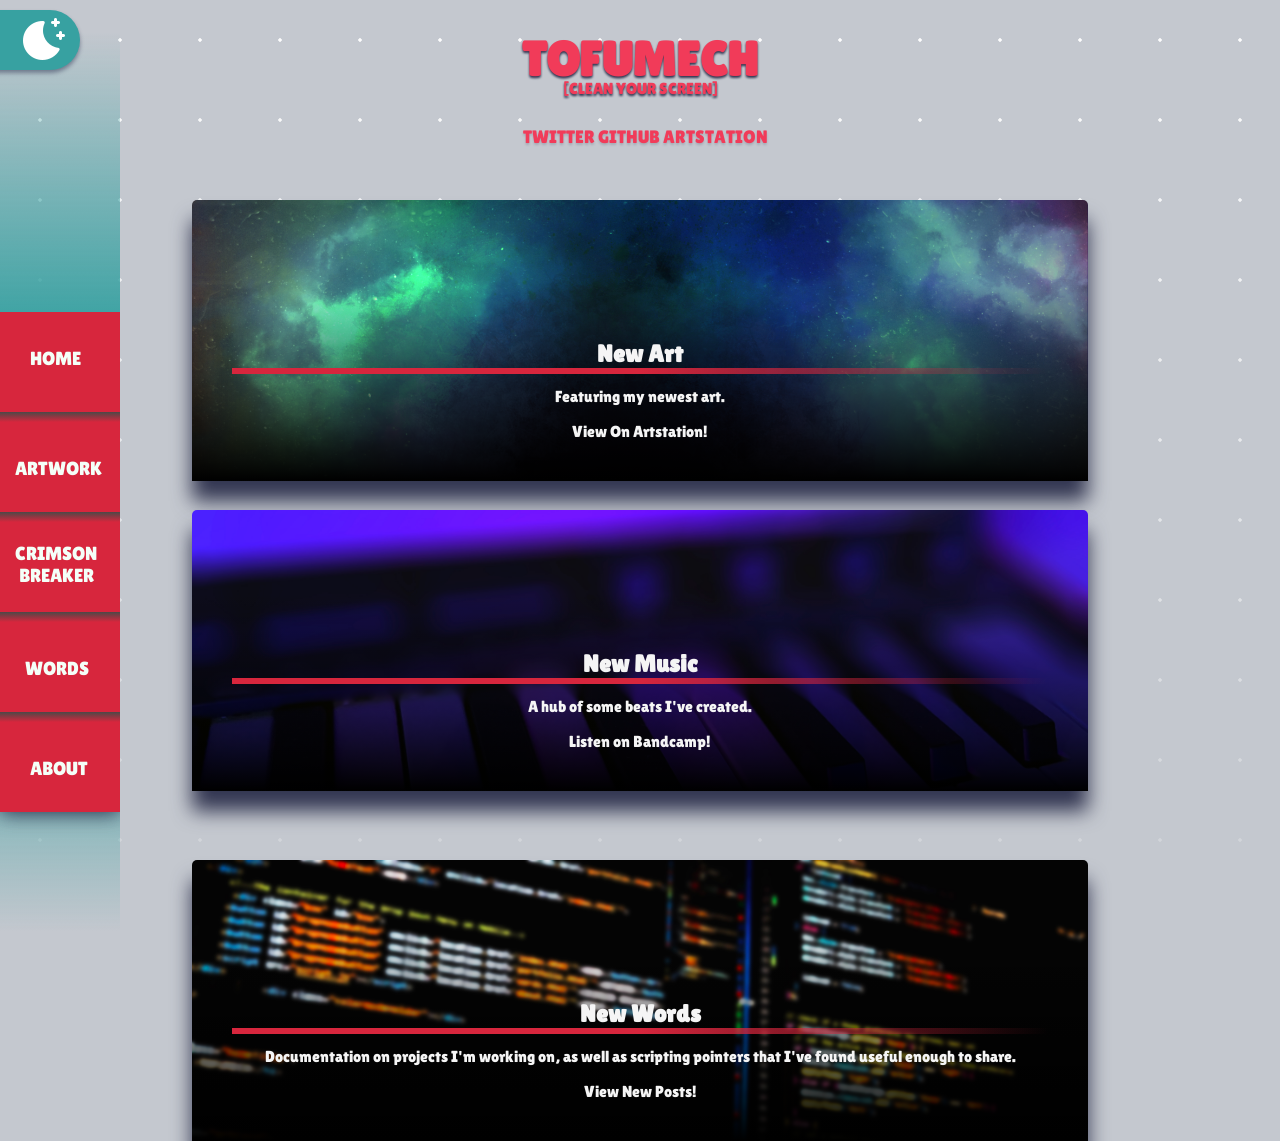
==== index.html @ 468a7e0f "1.5.3" ====
<!DOCTYPE html>
<html>
<head>
    <title>TofuMech</title>
    <link rel="stylesheet" href="style.css">
    <meta charset="UTF-8">
    <meta name="description" content="Artist and Tech Guy">
    <meta name="viewport" content="width=device-width, intial-scale=1">
    <link rel="icon" href="tofuicon.png">
</head>
<header>
    <nav>
        <script src="script.js"></script>
        <img id="moon" src="images/navImages/moon.png">
        <img id="sun" src="images/navImages/sun.png">
        <div class="navBar">

            <!--For Mobile, the three lines on the top that animate when interacted with-->
            <button id="DropDownMenu">
                <div class="bar1"></div>
                <div class="bar2" id="bar2"></div>
                <div class="bar3" id="bar3"></div>
            </button>

            <!--Desktop button navigation-->
            <div class="aboutButton" tabindex="5" onclick="location.href='about.html'">
                <div class="aboutText">ABOUT</div>
            </div>
            <div class="wordButton" tabindex="4" onclick="location.href='words.html'">
                <div class="wordText">WORDS</div>
            </div>
            <div class="crimsonbreakersButton" tabindex="3" onclick="location.href='crimsonbreaker.html'">
                <div class="crimsonbreakersText">CRIMSON &nbsp;BREAKER</div>
            </div>
            <div class="artworkButton" tabindex="2"  onclick="location.href='portfolio.html'">
                <div class="artText">ARTWORK</div>
            </div>
            <div class="homeButton" tabindex="1" onclick="location.href='index.html'">
                <div class="homeText">HOME</div>
            </div>
        </div>

            <!--The Container for the Drop Down Menu on Mobile-->
             <div class="box" id="box"> 
            <button id="DropHomeButton" onclick="location.href='index.html'">HOME</button><br>
            <button id="DropHomeButton" onclick="location.href='portfolio.html'">ARTWORK</button><br>
            <button id="DropHomeButton" onclick="location.href='crimsonbreaker.html'">CRIMSON BREAKERS</button><br>
            <button id="DropHomeButton" onclick="location.href='words.html'">WORDS</button><br>
            <button id="DropHomeButton" onclick="location.href='about.html'">ABOUT</button><br>
            <script src="script.js"></script>
        </div>
        <div class="colormodeHolder"></div>
    </nav>
    <div class="homeTitle">
        <h1>TOFUMECH</h1>
    </div>
    <div class="hometitleTagline" id="hometitleTagline">
        
    
        <body onload="displayRandomText()"></body>
    </div>

    <div class="socialmediaLinks">
        <p>
            <a href="https://twitter.com/TofuMech">TWITTER</a>
            <a href="https://github.com/TofuMech">GITHUB</a>
            <a href="https://www.artstation.com/tofumech">ARTSTATION</a>
            <style>
                a {
                    text-decoration: none;
                    color: inherit;
                }
            </style>
        </p>
</header>
<body>
    <main>
       
        <div class="artCard" >
            <div class="art-card-content">
                <h2 class="art-card-title">New Art</h2>
                <p class="art-card-body">Featuring my newest art.</p>
                <a href="#" onclick="location.href='https://www.artstation.com/artwork/1xbZvZ'" class="button">View On Artstation! </a>

                <style>
                        .artCard {
                position: absolute;
                background-image: url(images/7.jpg);
                background-size: cover;
                padding: 5rem 0 0;
                top: 200px;
                width: 70%;
                right: 15%;
                color: rgb(245, 245, 245);
                font-family: 'Big Shoulders Display', cursive;
                font-family: 'Lilita One', cursive;
                font-size: medium;
                text-align: center;
                z-index: -3;
                border-radius: 5px;
                filter: drop-shadow(0 20px 10px #131736d3);
        
        
            }
        
            .art-card-content {
                --padding: 2.5em;
                padding: var(--padding);
                background: linear-gradient(hsla(0, 0%, 0%, 0),
                        hsla(0, 0%, 0%, 0) 1%,
                        hsl(0 0% 0% / 1));
            }
        
            .art-card-title {
                position: relative;
            }
        
            .art-card-title::after {
                content: "";
                position: absolute;
                height: 6px;
                left: 0px;
                top: 28px;
                width: 100%;
                background: linear-gradient(to left, #33333300, var(--button-colorOne) 50%);
            }


                </style>
            </div>
        </div>
        <div class="musicCard">
            <div class="music-card-content">
                <h2 class="music-card-title">New Music</h2>
                <p class="music-card-body">A hub of some beats I've created.</p>
                <a href="#" onclick="location.href='https://tofumech.bandcamp.com/'" class="button">Listen on Bandcamp!</a>
            </div>
            <style>
                .musicCard {
                position: absolute;
                background-image: url(images/navImages/piano.jpg);
                background-size: cover;
                padding: 5rem 0 0;                
                top: 510px;
                width: 70%;
                right: 15%;
                border-radius: 5px;
                color: rgb(245, 245, 245);
                font-family: 'Big Shoulders Display', cursive;
                font-family: 'Lilita One', cursive;
                font-size: medium;
                text-align: center;
                z-index: 3;
                filter: drop-shadow(0 20px 10px #131736d3);
                background-color: white;
                display: block;
            }
        
            .music-card-content {
                --padding: 2.5em;
                padding: var(--padding);
                background: linear-gradient(hsla(0, 0%, 0%, 0),
                        hsla(0, 0%, 0%, 0) 1%,
                        hsl(0 0% 0% / 1));
        
            }
        
            .music-card-title {
                position: relative;
        
            }
        
            .music-card-title::after {
                content: "";
                position: absolute;
                height: 6px;
                left: 0px;
                top: 28px;
                width: 100%;
                background: linear-gradient(to left, #33333300, var(--button-colorOne) 50%);
        
            }
            </style>
        </div>
        <div class="blogCard">
            <div class="blog-card-content">
                <h2 class="blog-card-title"> New Words</h2>
                <p class="blog-card-body">Documentation on projects I'm working on, as well as scripting pointers that I've found useful enough to share.</p>
                <a href="#" onclick="location.href='###'" class="button">View New Posts!</a>
            </div>

            <style>.blogCard {
                position: absolute;
                background-image: url(images/navImages/words.jpg);
                background-size: cover;
                padding: 5rem 0 0;                                
                top: 860px;
                width: 70%;
                right: 15%;
                border-radius: 5px;
                color: rgb(245, 245, 245);
                font-family: 'Big Shoulders Display', cursive;
                font-family: 'Lilita One', cursive;
                font-size: medium;
                text-align: center;
                z-index: 3;
                filter: drop-shadow(0 20px 10px #131736d3);
                background-color: white;
                display: block;
            }
        
        
            .blog-card-content {
                --padding: 2.5em;
                padding: var(--padding);
                background: linear-gradient(hsla(0, 0%, 0%, 0),
                        hsla(0, 0%, 0%, 0) 1%,
                        hsl(0 0% 0% / 1));
        
            }
        
            .blog-card-title {
                position: relative;
            }
        
            .blog-card-title::after {
                content: "";
                position: absolute;
                height: 6px;
                left: 0px;
                top: 28px;
                width: 100%;
                background: linear-gradient(to left, #33333300, var(--button-colorOne) 50%);
            }</style>
        </div>
        <style>
            a {
                text-decoration: none;
        
        
            }
        
            a,
            a :visited {
                color: inherit;
            }
        
            a:hover {
                color: rgb(255, 253, 106);
            }
        
            
        
            
        
            
        </style>
        
                
        </div>

    </main>
</body>
</html>
---- style.css ----
@import url('https://fonts.googleapis.com/css2?family=Big+Shoulders+Display:wght@300&family=Lilita+One&display=swap');
@import url('https://fonts.googleapis.com/css2?family=Barlow+Condensed:wght@600&display=swap');

body {
    margin: 0;
    padding: 0;
    background-color: var(--background-color);
    --dotSize: 0.09rem;
        }

body::after {
    content: '';
        position: absolute;
        inset: 0;
    
        /* Dotted background */
        background-image: radial-gradient(circle at center,
                rgb(255, 255, 255) var(--dotSize),
                transparent 2px);
        background-size: 5rem 5rem;
        background-position: 0 0, 0.5rem 0.5rem;
        z-index: -5;
}

body::after {
    mask-image:linear-gradient(rgb(0 0 0), rgba(0, 0, 0, 0.192));
}

:root {
    /*These are defaults, javascript overrides the colors. These are a failsave if JS is disabled on browser*/
    --text-color: #1c3253;
    --button-text: #5a5a5a;
    --button-colorOne: #abcad1;
    --button-colorTwo: #131736;
    --navbar-color: #81a0bd;
    --background-color: #636363;
    --drop-menu-color: #ffffff;
    transition: .8s;
}

/*navigation elements*/
.navBar {
    position: fixed;
    /*background-color: var(--navbar-color);*/
    background: linear-gradient(rgba(255, 255, 255, 0), var(--navbar-color),var(--navbar-color),rgba(255, 255, 255, 0));
    width: 120px;
    height: 100%;
    overflow: hidden;
    z-index: 0;
}
#box {
    background-color: rgba(255, 0, 0, 0);
    position: absolute;
    top: -999px;
    z-index: -1;
}

.homeButton {
    width: 120px;
    height: 100px;
    background: var(--button-colorOne);
    position: absolute;
    left: 0px;
    top: 280px;
    cursor: pointer;
    z-index: 1;
}
.homeText {
    color: var(--button-text);
    position: absolute;
    left: 30px;
    top: 35px;
    display: block;
    font-family: 'Big Shoulders Display', cursive;
        font-family: 'Lilita One', cursive;
    font-size: larger;
    
}

.artworkButton {
    width: 120px;
    height: 100px;
    background: linear-gradient(to top, var(--button-colorOne) 90%, var(--button-colorTwo) 100%);
    position: absolute;
    left: 0px;
    top: 380px;
    cursor: pointer;
    z-index: 1;
}
.artText {
    color: var(--button-text);
    position: absolute;
    top: 45px;
    left: 15px;
    display: block;
    font-family: 'Big Shoulders Display', cursive;
        font-family: 'Lilita One', cursive;
    font-size: larger;
}
.crimsonbreakersButton {
    width: 120px;
    height: 100px;
    background: linear-gradient(to top, var(--button-colorOne) 90%, var(--button-colorTwo) 100%);
    position: absolute;
    left: 0px;
    top: 480px;
    cursor: pointer;
    z-index: 1;
}
.crimsonbreakersText {
    color: var(--button-text);
    position: absolute;
    top: 30px;
    left: 15px;
    display: block;
    font-family: 'Big Shoulders Display', cursive;
        font-family: 'Lilita One', cursive;
    font-size: larger;
}


.wordButton {
    width: 120px;
    height: 100px;
    background: linear-gradient(to top, var(--button-colorOne) 90%, var(--button-colorTwo) 100%);
    position: absolute;
    left: 0px;
    top: 580px;
    cursor: pointer;
    z-index: 1;
}

.wordText {
    color: var(--button-text);
    position: absolute;
    top: 45px;
    left: 25px;
    display: block;
    font-family: 'Big Shoulders Display', cursive;
    font-family: 'Lilita One', cursive;
    font-size: larger;
}


.aboutButton {
    width: 120px;
    height: 100px;
    background: linear-gradient(to top, var(--button-colorOne) 90%, var(--button-colorTwo) 100%);    position: absolute;
    left: 0px;
    top: 680px;
    cursor: pointer;
    z-index: 1;
    filter: drop-shadow(0 2px 10px  #131736d3);
}
.aboutText {
    color: var(--button-text);
    position: absolute;
    top: 45px;
    left: 30px;
    display: block;
    font-family: 'Big Shoulders Display', cursive;
        font-family: 'Lilita One', cursive;
    font-size: larger;
}


#home-button {
    display: none;
}
.colormodeHolder {
    position: fixed;
    background-color: var(--navbar-color);
    width: 130px;
    height: 60px;
    left: -50px;
    border-radius: 30px;
    top: 10px;
    z-index: 1;
        filter: drop-shadow(0 3px 2px #272c4e7a);
}

#sun {
    position: fixed;
    top: 15px;
    left: 20px;
    cursor: pointer;
    transition: transform 0.5s ease;
    z-index: 2;
}

#moon {
    position: fixed;
        top: 15px;
        left: 20px;
        cursor: pointer;
        transition: transform 0.5s ease;
        z-index: 2;
}

#moon.active {
    display: none;    
    opacity: 0;
    transition: .5s;

}

#sun.active {
    display: none;
    opacity: 0;
    transition: .5s;
}

.homeTitle {
    position: relative;
    color: rgb(241, 59, 89);
    height: auto;
    text-align: center;
    font-family: 'Big Shoulders Display', cursive;
    font-family: 'Lilita One', cursive;
    font-size: x-large;
    filter: drop-shadow(0 2px 1px #131736d3);
}
#hometitleTagline {
    position: relative;
    color: rgb(241, 59, 89);
    height: auto;
    bottom: 40px;
    text-align: center;
    font-family: 'Big Shoulders Display', cursive;
    font-family: 'Lilita One', cursive;
    font-size:medium;
    filter: drop-shadow(0 2px 1px #131736d3);
}




.socialmediaLinks {
    position: relative;
        color: rgb(241, 59, 89);
        height: auto;
        bottom: 30px;
        left: 5px;
        text-align: center;
        font-family: 'Big Shoulders Display', cursive;
        font-family: 'Lilita One', cursive;
        font-size: large;
        filter: drop-shadow(0 2px 1px #1317362a);
        word-spacing: 800%;
    

}


@media screen and (max-width: 1200px) {



    .navBar {
        position: relative;
        /*background: linear-gradient(rgba(255, 255, 255, 0), var(--navbar-color), var(--navbar-color), rgba(255, 255, 255, 0));*/
        background: linear-gradient(to right, var(--navbar-color), #33333300 50%, #eeeeee00 75%);
        width: 100%;
        overflow: hidden;
        height: 50px;
        width: 100%;
        z-index: 3;

        
        
        
    }

    #box {
        position: absolute;
        width: 100%;
        height: 150px;
        top: 50px;
        left: -1000px;
        transition: transform 0.5s ease-in-out;
        z-index: 5;
    }

    /*These are the hrefs attributes*/
    #DropHomeButton {
        background: linear-gradient(to right, var(--navbar-color), #33333300 50%, #eeeeee00 75%);
        color: rgb(255, 255, 255);
        border: none;
        height: 80px;
        width: 100%;
        cursor: pointer;
        font-family: 'Barlow Condensed', sans-serif;
        font-size: larger;
        text-align:start;
        
    }

    .bar1 {
        position: absolute;
        background-color: var(--drop-menu-color);
        width: 5px;
        height: 40px;
        top: 20px;
        left: 130px;
        border-radius: 10px;
    }

    .bar2 {
        position: absolute;
        background-color: var(--drop-menu-color);
        width: 5px;
        height: 30px;
        top: 35px;
        left: 120px;
        border-radius: 10px;
        transition: transform 0.8s ease-in-out;
    }

    .bar3 {
        position: absolute;
        background-color: var(--drop-menu-color);
        width: 5px;
        height: 20px;
        top: 50px;
        left: 110px;
        border-radius: 10px;
        transition: transform 0.5s ease-in-out;
    }

    #DropHomeButton:hover {
        background: linear-gradient(to right, var(--button-colorOne), #33333300 50%, #eeeeee00 75%);
    }

    #DropDownMenu {
        width: 150px;
        height: 150px;
        background: linear-gradient(to left, var(--button-colorOne) 95%, var(--button-colorTwo) 100%);
        position: absolute;
        left: -100px;
        top: -50px;
        transform: rotateZ(30deg);
        cursor: pointer;
        border-color: rgb(101, 186, 255);
        z-index: -3;

    }

    .homeButton {
        display: none;

    }
        .colormodeHolder {
            display: none;
        }

    .artworkButton {

        display: none;
    }

    .aboutButton {

        display: none;
    }

    .crimsonbreakersButton {
        display: none
    }

    .shopButton {
        display: none;
    }

    .crimsonbreakersText {
        display: none
    }

        #moon,
        #sun {
            position: absolute;
            top: 0;
            left: 100px;
            cursor: pointer;
            transition: transform 0.5s ease;
            z-index: 9;
        }
    
        #moon.active {
            transform: translateY(-50px);
            opacity: 0;
            transition: .5s;
    
        }
    
        #sun.active {
            transform: translateY(-50px);
            opacity: 0;
            transition: .5s;
        }

  


}
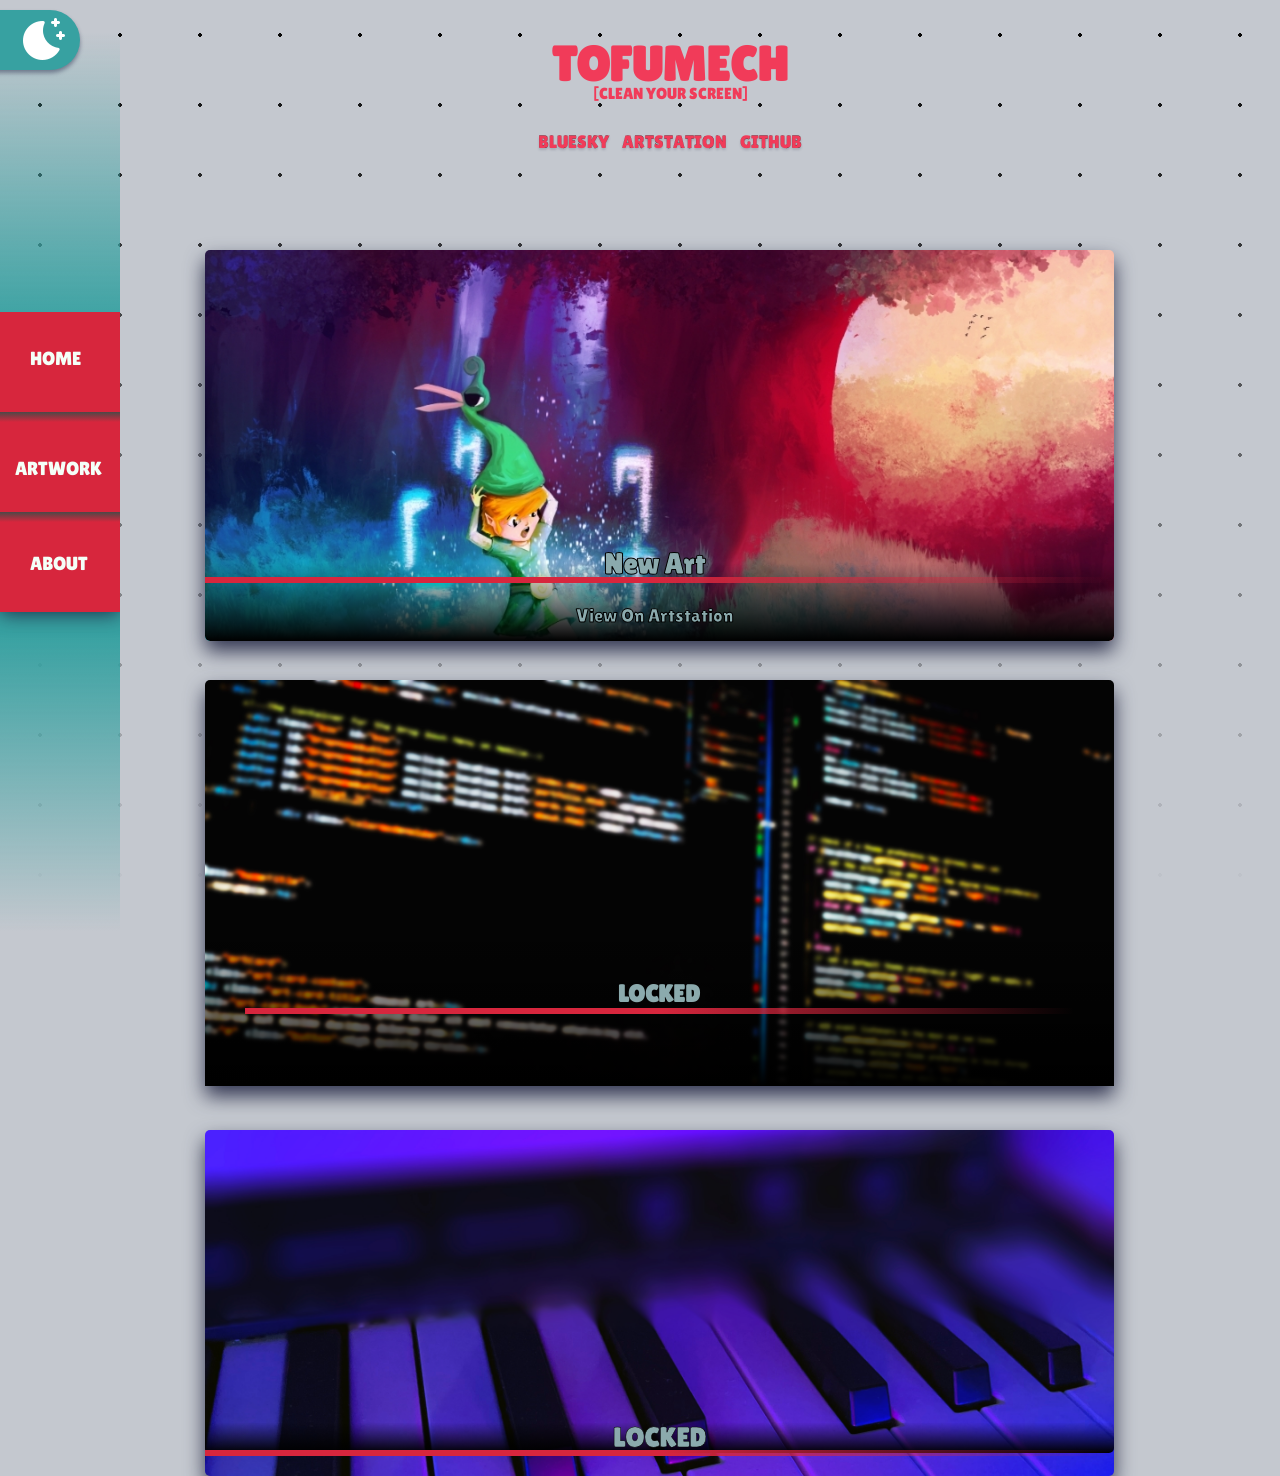
==== commit 62f25ce8: "1.6 -no longer using twitter -kept the cards more brief and added a 'locked' string to at least keep" ====
--- a/index.html
+++ b/index.html
@@ -9,12 +9,12 @@
     <link rel="icon" href="tofuicon.png">
 </head>
 <header>
+    
     <nav>
         <script src="script.js"></script>
         <img id="moon" src="images/navImages/moon.png">
         <img id="sun" src="images/navImages/sun.png">
         <div class="navBar">
-
             <!--For Mobile, the three lines on the top that animate when interacted with-->
             <button id="DropDownMenu">
                 <div class="bar1"></div>
@@ -27,11 +27,9 @@
                 <div class="aboutText">ABOUT</div>
             </div>
             <div class="wordButton" tabindex="4" onclick="location.href='words.html'">
-                <div class="wordText">WORDS</div>
-            </div>
-            <div class="crimsonbreakersButton" tabindex="3" onclick="location.href='crimsonbreaker.html'">
-                <div class="crimsonbreakersText">CRIMSON &nbsp;BREAKER</div>
-            </div>
+                <div class="wordText"></div>
+            </div>
+           
             <div class="artworkButton" tabindex="2"  onclick="location.href='portfolio.html'">
                 <div class="artText">ARTWORK</div>
             </div>
@@ -44,169 +42,215 @@
              <div class="box" id="box"> 
             <button id="DropHomeButton" onclick="location.href='index.html'">HOME</button><br>
             <button id="DropHomeButton" onclick="location.href='portfolio.html'">ARTWORK</button><br>
-            <button id="DropHomeButton" onclick="location.href='crimsonbreaker.html'">CRIMSON BREAKERS</button><br>
-            <button id="DropHomeButton" onclick="location.href='words.html'">WORDS</button><br>
             <button id="DropHomeButton" onclick="location.href='about.html'">ABOUT</button><br>
+            <!--<button id="DropHomeButton" onclick="location.href='words.html'"></button><br>-->
             <script src="script.js"></script>
         </div>
         <div class="colormodeHolder"></div>
     </nav>
     <div class="homeTitle">
         <h1>TOFUMECH</h1>
-    </div>
-    <div class="hometitleTagline" id="hometitleTagline">
-        
-    
-        <body onload="displayRandomText()"></body>
+        <div class="hometitleTagline" id="hometitleTagline">
+            <body onload="displayRandomText()"></body>
     </div>
 
     <div class="socialmediaLinks">
         <p>
-            <a href="https://twitter.com/TofuMech">TWITTER</a>
+            <a href="https://bsky.app/profile/tofumech.bsky.social">BLUESKY</a>
+            <a href="https://www.artstation.com/tofumech">ARTSTATION</a>
             <a href="https://github.com/TofuMech">GITHUB</a>
-            <a href="https://www.artstation.com/tofumech">ARTSTATION</a>
             <style>
                 a {
-                    text-decoration: none;
-                    color: inherit;
+                position: relative;
+                padding-right: 10px;
+                text-decoration: none;
+                color: inherit;
                 }
             </style>
         </p>
 </header>
 <body>
+    <div class="halftone"></div>
     <main>
-       
-        <div class="artCard" >
+
+        <div class="artCard" onclick="location.href='https://www.artstation.com/artwork/Ry0BNW'" >
+            <div class="artcardImage"></div>
             <div class="art-card-content">
                 <h2 class="art-card-title">New Art</h2>
-                <p class="art-card-body">Featuring my newest art.</p>
-                <a href="#" onclick="location.href='https://www.artstation.com/artwork/1xbZvZ'" class="button">View On Artstation! </a>
+                <p class="art-card-body"></p>
+                <a id="artlink" href="#" onclick="location.href='https://www.artstation.com/artwork/Ry0BNW'" class="button">View On Artstation </a>
 
                 <style>
+
+                    #artlink {
+                        position: relative;
+                        bottom: 15px;
+                        -webkit-text-stroke: 1px rgb(0, 0, 0);
+
+                    }
                         .artCard {
-                position: absolute;
-                background-image: url(images/7.jpg);
+                            overflow: hidden;
+                            position: absolute;
+                            top: 250px;
+                            color:var(--text-color);
+                            width: 71%;
+                            padding-top: 15em;
+                            right: 13%;
+                            font-family: 'Big Shoulders Display', cursive;
+                            font-family: 'Lilita One', cursive;
+                            font-size: larger;
+                            text-align: center;
+                            z-index: -3;
+                            border-radius: 5px;
+                            filter: drop-shadow(0 10px 10px #131736d3);
+                            cursor: pointer;
+                            background-image: url(images/44.jpg);
+                            background-repeat: no-repeat;
+                            background-position: 50%;
+                            background-size: cover;
+                            -webkit-text-stroke: 1px rgb(0, 0, 0);
+                            
+            }
+        
+           
+            .art-card-content {
+                
+                padding: var(--padding);
+                border-radius: 5px;
+                background: linear-gradient(hsla(0, 0%, 0%, 0),
+                        hsla(0, 0%, 0%, 0) 1%,
+                        hsl(0 0% 0% / 1));
+            }
+        
+            .art-card-title {
+                position: relative;
+                bottom: 15px;
+                right: 5px;
+            }
+        
+            .art-card-title::after {
+                content: "";
+                position: absolute;
+                height: 6px;
+                left: 0px;
+                top: 30px;
+                width: 100%;
+                background: linear-gradient(to left, #33333300, var(--button-colorOne) 50%);
+            }
+            </style>
+
+            </div>
+        </div>
+
+
+            <div class="musicCard">
+                <div class="music-card-content">
+                        <h2 class="music-card-title">LOCKED</h2>
+                        <p class="music-card-body"></p>
+                </div>
+            <style>
+                .musicCard {
+                position: absolute;
+                background-image: url(images/navImages/piano.jpg);
                 background-size: cover;
-                padding: 5rem 0 0;
-                top: 200px;
-                width: 70%;
-                right: 15%;
-                color: rgb(245, 245, 245);
+                top: 1130px;
+                width: 71%;
+                padding-top: 15em;
+                right: 13%;
+                color:var(--text-color);
+                font-family: 'Big Shoulders Display', cursive;
+                font-family: 'Lilita One', cursive;
+                font-size: large;
+                text-align: center;
+                z-index: -3;
+                border-radius: 5px;
+                filter: drop-shadow(0 10px 10px #131736d3);
+                -webkit-text-stroke: 0.5px rgb(0, 0, 0);
+
+                
+            }
+
+            .musicCard:hover {
+                animation: shake 0.5s;
+                animation-iteration-count: 2s;
+            }
+
+            @keyframes shake {
+                0% { transform: translate(1px, 1px) rotate(0deg); }
+                10% { transform: translate(-1px, -2px) rotate(-1deg); }
+                20% { transform: translate(-3px, 0px) rotate(1deg); }
+                            }
+        
+            .music-card-content {
+                padding: var(--padding);
+                border-radius: 5px;
+                background: linear-gradient(hsla(0, 0%, 0%, 0),
+                        hsla(0, 0%, 0%, 0) 1%,
+                        hsl(0 0% 0% / 1));
+        
+            }
+        
+            .music-card-title {
+                position: relative;
+        
+            }
+        
+            .music-card-title::after {
+                content: "";
+                position: absolute;
+                height: 6px;
+                left: 0px;
+                top: 28px;
+                width: 100%;
+                background: linear-gradient(to left, #33333300, var(--button-colorOne) 50%);
+        
+            }
+            </style>
+        </div>
+
+        
+        <div class="blogCard" onclick="location.href='words.html'">
+            <div class="blog-card-content">
+                <h2 class="blog-card-title">LOCKED</h2>
+                <p class="blog-card-body"></p>
+                <a href="#" onclick="location.href='words.html'" class="button"><!--Game Engine Workshop/Yappin--></a>
+            </div>
+
+            <style>
+            .blogCard {
+                position: absolute;
+                background-image: url(images/navImages/words.jpg);
+                cursor: pointer;
+                background-size: cover;
+                top: 680px;
+                width: 71%;
+                padding-top: 15em;
+                right: 13%;
+                color:var(--text-color);
                 font-family: 'Big Shoulders Display', cursive;
                 font-family: 'Lilita One', cursive;
                 font-size: medium;
                 text-align: center;
                 z-index: -3;
                 border-radius: 5px;
-                filter: drop-shadow(0 20px 10px #131736d3);
-        
-        
-            }
-        
-            .art-card-content {
-                --padding: 2.5em;
-                padding: var(--padding);
-                background: linear-gradient(hsla(0, 0%, 0%, 0),
-                        hsla(0, 0%, 0%, 0) 1%,
-                        hsl(0 0% 0% / 1));
-            }
-        
-            .art-card-title {
-                position: relative;
-            }
-        
-            .art-card-title::after {
-                content: "";
-                position: absolute;
-                height: 6px;
-                left: 0px;
-                top: 28px;
-                width: 100%;
-                background: linear-gradient(to left, #33333300, var(--button-colorOne) 50%);
-            }
-
-
-                </style>
-            </div>
-        </div>
-        <div class="musicCard">
-            <div class="music-card-content">
-                <h2 class="music-card-title">New Music</h2>
-                <p class="music-card-body">A hub of some beats I've created.</p>
-                <a href="#" onclick="location.href='https://tofumech.bandcamp.com/'" class="button">Listen on Bandcamp!</a>
-            </div>
-            <style>
-                .musicCard {
-                position: absolute;
-                background-image: url(images/navImages/piano.jpg);
-                background-size: cover;
-                padding: 5rem 0 0;                
-                top: 510px;
-                width: 70%;
-                right: 15%;
-                border-radius: 5px;
-                color: rgb(245, 245, 245);
-                font-family: 'Big Shoulders Display', cursive;
-                font-family: 'Lilita One', cursive;
-                font-size: medium;
-                text-align: center;
-                z-index: 3;
-                filter: drop-shadow(0 20px 10px #131736d3);
-                background-color: white;
-                display: block;
-            }
-        
-            .music-card-content {
-                --padding: 2.5em;
-                padding: var(--padding);
-                background: linear-gradient(hsla(0, 0%, 0%, 0),
-                        hsla(0, 0%, 0%, 0) 1%,
-                        hsl(0 0% 0% / 1));
-        
-            }
-        
-            .music-card-title {
-                position: relative;
-        
-            }
-        
-            .music-card-title::after {
-                content: "";
-                position: absolute;
-                height: 6px;
-                left: 0px;
-                top: 28px;
-                width: 100%;
-                background: linear-gradient(to left, #33333300, var(--button-colorOne) 50%);
-        
-            }
-            </style>
-        </div>
-        <div class="blogCard">
-            <div class="blog-card-content">
-                <h2 class="blog-card-title"> New Words</h2>
-                <p class="blog-card-body">Documentation on projects I'm working on, as well as scripting pointers that I've found useful enough to share.</p>
-                <a href="#" onclick="location.href='###'" class="button">View New Posts!</a>
-            </div>
-
-            <style>.blogCard {
-                position: absolute;
-                background-image: url(images/navImages/words.jpg);
-                background-size: cover;
-                padding: 5rem 0 0;                                
-                top: 860px;
-                width: 70%;
-                right: 15%;
-                border-radius: 5px;
-                color: rgb(245, 245, 245);
-                font-family: 'Big Shoulders Display', cursive;
-                font-family: 'Lilita One', cursive;
-                font-size: medium;
-                text-align: center;
-                z-index: 3;
-                filter: drop-shadow(0 20px 10px #131736d3);
-                background-color: white;
-                display: block;
+                filter: drop-shadow(0 10px 10px #131736d3);
+                
+
+            }
+            .blogCard:hover {
+                animation: shake 0.5s;
+                animation-iteration-count: 2s;
+            }
+
+            @keyframes shake {
+                0% { transform: translate(1px, 1px) rotate(0deg); }
+                10% { transform: translate(-1px, -2px) rotate(-1deg); }
+                20% { transform: translate(-3px, 0px) rotate(1deg); }
+                            }
+
+            a {
+                -webkit-text-stroke-width: .1px;
+                -webkit-text-stroke-color: black;
             }
         
         
@@ -216,11 +260,13 @@
                 background: linear-gradient(hsla(0, 0%, 0%, 0),
                         hsla(0, 0%, 0%, 0) 1%,
                         hsl(0 0% 0% / 1));
+                        
         
             }
         
             .blog-card-title {
                 position: relative;
+                
             }
         
             .blog-card-title::after {
@@ -231,7 +277,9 @@
                 top: 28px;
                 width: 100%;
                 background: linear-gradient(to left, #33333300, var(--button-colorOne) 50%);
-            }</style>
+                
+            }
+            </style>
         </div>
         <style>
             a {
--- a/style.css
+++ b/style.css
@@ -1,31 +1,5 @@
 @import url('https://fonts.googleapis.com/css2?family=Big+Shoulders+Display:wght@300&family=Lilita+One&display=swap');
 @import url('https://fonts.googleapis.com/css2?family=Barlow+Condensed:wght@600&display=swap');
-
-body {
-    margin: 0;
-    padding: 0;
-    background-color: var(--background-color);
-    --dotSize: 0.09rem;
-        }
-
-body::after {
-    content: '';
-        position: absolute;
-        inset: 0;
-    
-        /* Dotted background */
-        background-image: radial-gradient(circle at center,
-                rgb(255, 255, 255) var(--dotSize),
-                transparent 2px);
-        background-size: 5rem 5rem;
-        background-position: 0 0, 0.5rem 0.5rem;
-        z-index: -5;
-}
-
-body::after {
-    mask-image:linear-gradient(rgb(0 0 0), rgba(0, 0, 0, 0.192));
-}
-
 :root {
     /*These are defaults, javascript overrides the colors. These are a failsave if JS is disabled on browser*/
     --text-color: #1c3253;
@@ -38,10 +12,33 @@
     transition: .8s;
 }
 
-/*navigation elements*/
+body {
+    margin: 0;
+    padding: 0;
+    background-color: var(--background-color);
+    }
+    
+.halftone {
+    --dotSize: 1.6px;
+
+}
+
+.halftone::after {
+    z-index: -5;
+    content: '';
+    position: absolute;
+    inset: 0;
+    background-image: radial-gradient(circle at center,
+            rgb(0, 0, 0) var(--dotSize),
+            transparent 0);
+    background-size: 80px 70px;
+    background-position: 0 0, 0.65em 0.65em;
+    mask-image: linear-gradient(rgb(0 0 0), var(--background-color));
+    -webkit-mask-image: linear-gradient(rgb(0 0 0), rgba(0, 0, 0, 0)); ;
+}
+
 .navBar {
     position: fixed;
-    /*background-color: var(--navbar-color);*/
     background: linear-gradient(rgba(255, 255, 255, 0), var(--navbar-color),var(--navbar-color),rgba(255, 255, 255, 0));
     width: 120px;
     height: 100%;
@@ -97,7 +94,10 @@
         font-family: 'Lilita One', cursive;
     font-size: larger;
 }
-.crimsonbreakersButton {
+
+
+/*
+.wordButton {
     width: 120px;
     height: 100px;
     background: linear-gradient(to top, var(--button-colorOne) 90%, var(--button-colorTwo) 100%);
@@ -107,47 +107,25 @@
     cursor: pointer;
     z-index: 1;
 }
-.crimsonbreakersText {
-    color: var(--button-text);
-    position: absolute;
-    top: 30px;
-    left: 15px;
-    display: block;
-    font-family: 'Big Shoulders Display', cursive;
-        font-family: 'Lilita One', cursive;
-    font-size: larger;
-}
-
-
-.wordButton {
-    width: 120px;
-    height: 100px;
-    background: linear-gradient(to top, var(--button-colorOne) 90%, var(--button-colorTwo) 100%);
-    position: absolute;
-    left: 0px;
-    top: 580px;
-    cursor: pointer;
-    z-index: 1;
-}
 
 .wordText {
     color: var(--button-text);
     position: absolute;
-    top: 45px;
+    top: 40px;
     left: 25px;
     display: block;
     font-family: 'Big Shoulders Display', cursive;
     font-family: 'Lilita One', cursive;
     font-size: larger;
 }
-
+*/
 
 .aboutButton {
     width: 120px;
     height: 100px;
     background: linear-gradient(to top, var(--button-colorOne) 90%, var(--button-colorTwo) 100%);    position: absolute;
     left: 0px;
-    top: 680px;
+    top: 480px;
     cursor: pointer;
     z-index: 1;
     filter: drop-shadow(0 2px 10px  #131736d3);
@@ -155,7 +133,7 @@
 .aboutText {
     color: var(--button-text);
     position: absolute;
-    top: 45px;
+    top: 40px;
     left: 30px;
     display: block;
     font-family: 'Big Shoulders Display', cursive;
@@ -215,21 +193,19 @@
     color: rgb(241, 59, 89);
     height: auto;
     text-align: center;
+    padding-left: 2.5em;
+    top: 5px;
     font-family: 'Big Shoulders Display', cursive;
     font-family: 'Lilita One', cursive;
     font-size: x-large;
-    filter: drop-shadow(0 2px 1px #131736d3);
 }
 #hometitleTagline {
     position: relative;
     color: rgb(241, 59, 89);
-    height: auto;
     bottom: 40px;
-    text-align: center;
     font-family: 'Big Shoulders Display', cursive;
     font-family: 'Lilita One', cursive;
     font-size:medium;
-    filter: drop-shadow(0 2px 1px #131736d3);
 }
 
 
@@ -263,13 +239,28 @@
         width: 100%;
         overflow: hidden;
         height: 50px;
-        width: 100%;
         z-index: 3;
-
-        
-        
-        
-    }
+    }
+         .homeTitle {
+             position: relative;
+             color: rgb(241, 59, 89);
+             height: auto;
+             text-align: center;
+             padding-left: 1em;
+             top: 10px;
+             font-family: 'Big Shoulders Display', cursive;
+             font-family: 'Lilita One', cursive;
+             font-size: x-large;
+         }
+    
+         #hometitleTagline {
+             position: relative;
+             color: rgb(241, 59, 89);
+             bottom: 40px;
+             font-family: 'Big Shoulders Display', cursive;
+             font-family: 'Lilita One', cursive;
+             font-size: medium;
+         }
 
     #box {
         position: absolute;
@@ -287,7 +278,7 @@
         color: rgb(255, 255, 255);
         border: none;
         height: 80px;
-        width: 100%;
+        width: 50%;
         cursor: pointer;
         font-family: 'Barlow Condensed', sans-serif;
         font-size: larger;
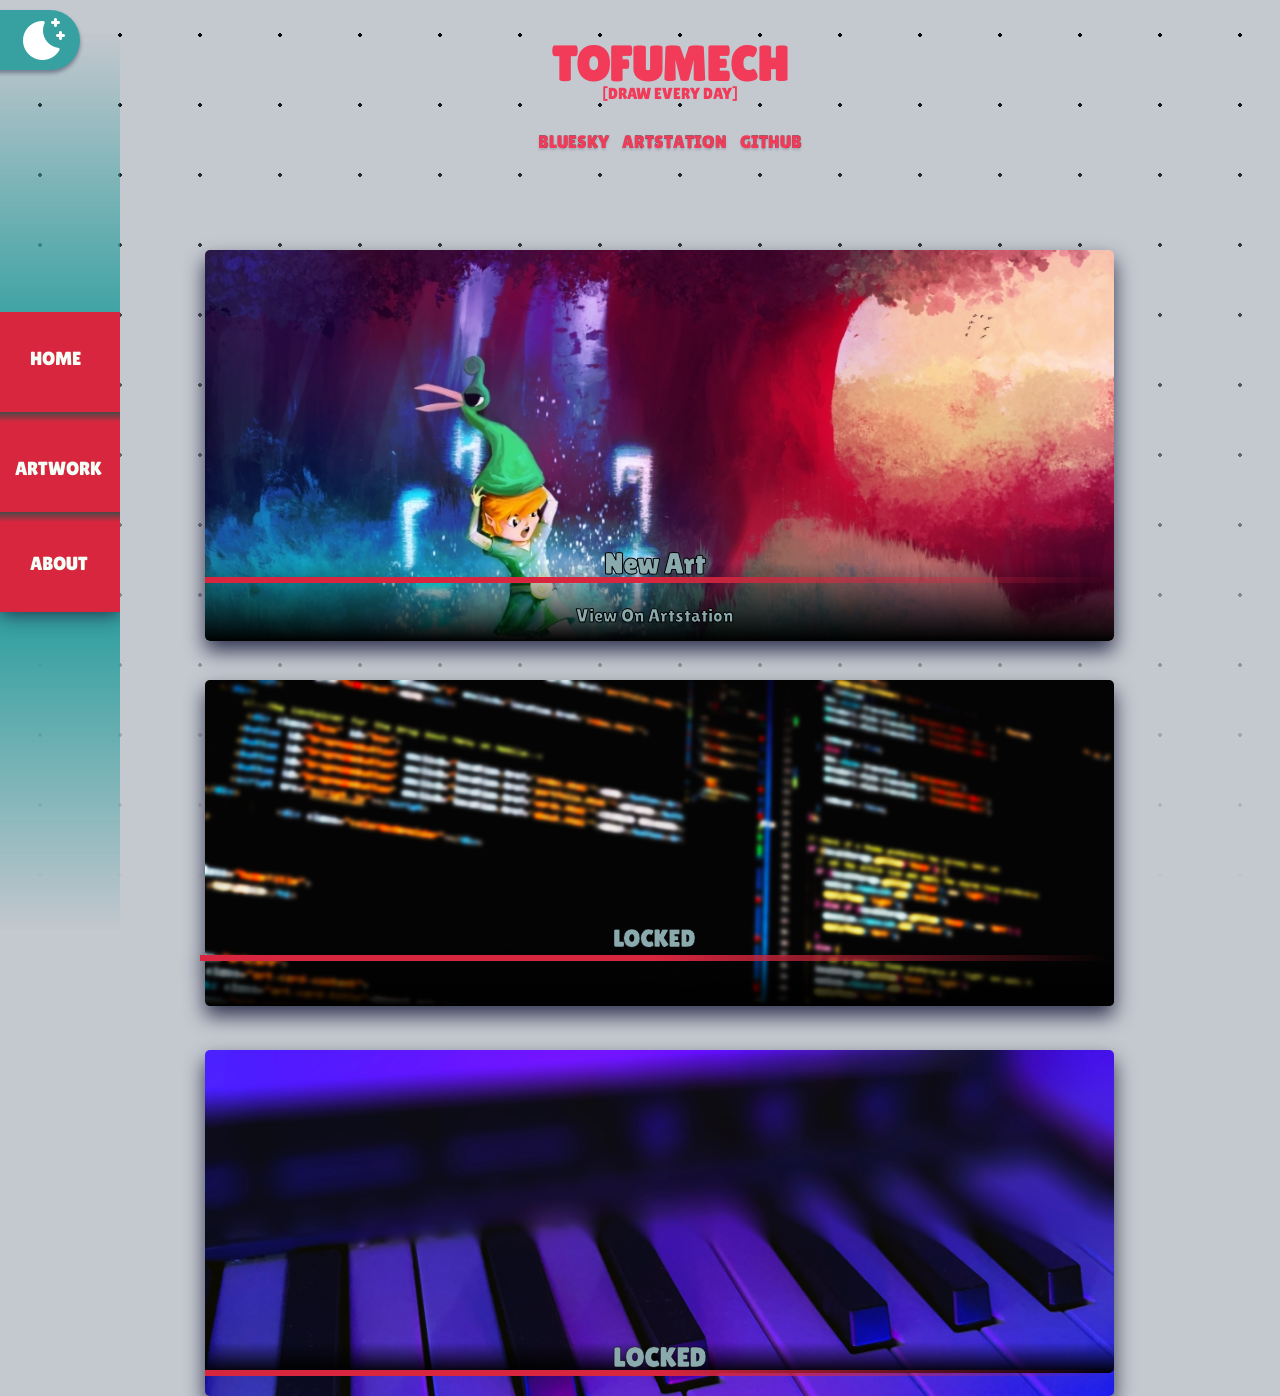
==== commit 3f9dd3b5: "1.6.5" ====
--- a/index.html
+++ b/index.html
@@ -153,7 +153,7 @@
                 position: absolute;
                 background-image: url(images/navImages/piano.jpg);
                 background-size: cover;
-                top: 1130px;
+                top: 1050px;
                 width: 71%;
                 padding-top: 15em;
                 right: 13%;
@@ -234,6 +234,8 @@
                 z-index: -3;
                 border-radius: 5px;
                 filter: drop-shadow(0 10px 10px #131736d3);
+                -webkit-text-stroke: 0.5px rgb(0, 0, 0);
+
                 
 
             }
@@ -255,8 +257,8 @@
         
         
             .blog-card-content {
-                --padding: 2.5em;
                 padding: var(--padding);
+                border-radius: 5px;
                 background: linear-gradient(hsla(0, 0%, 0%, 0),
                         hsla(0, 0%, 0%, 0) 1%,
                         hsl(0 0% 0% / 1));
@@ -266,6 +268,8 @@
         
             .blog-card-title {
                 position: relative;
+                bottom: 15px;
+                right: 5px;
                 
             }
         
@@ -274,7 +278,7 @@
                 position: absolute;
                 height: 6px;
                 left: 0px;
-                top: 28px;
+                top: 30px;
                 width: 100%;
                 background: linear-gradient(to left, #33333300, var(--button-colorOne) 50%);
                 
--- a/style.css
+++ b/style.css
@@ -246,7 +246,7 @@
              color: rgb(241, 59, 89);
              height: auto;
              text-align: center;
-             padding-left: 1em;
+             padding-left: 0.5em;
              top: 10px;
              font-family: 'Big Shoulders Display', cursive;
              font-family: 'Lilita One', cursive;
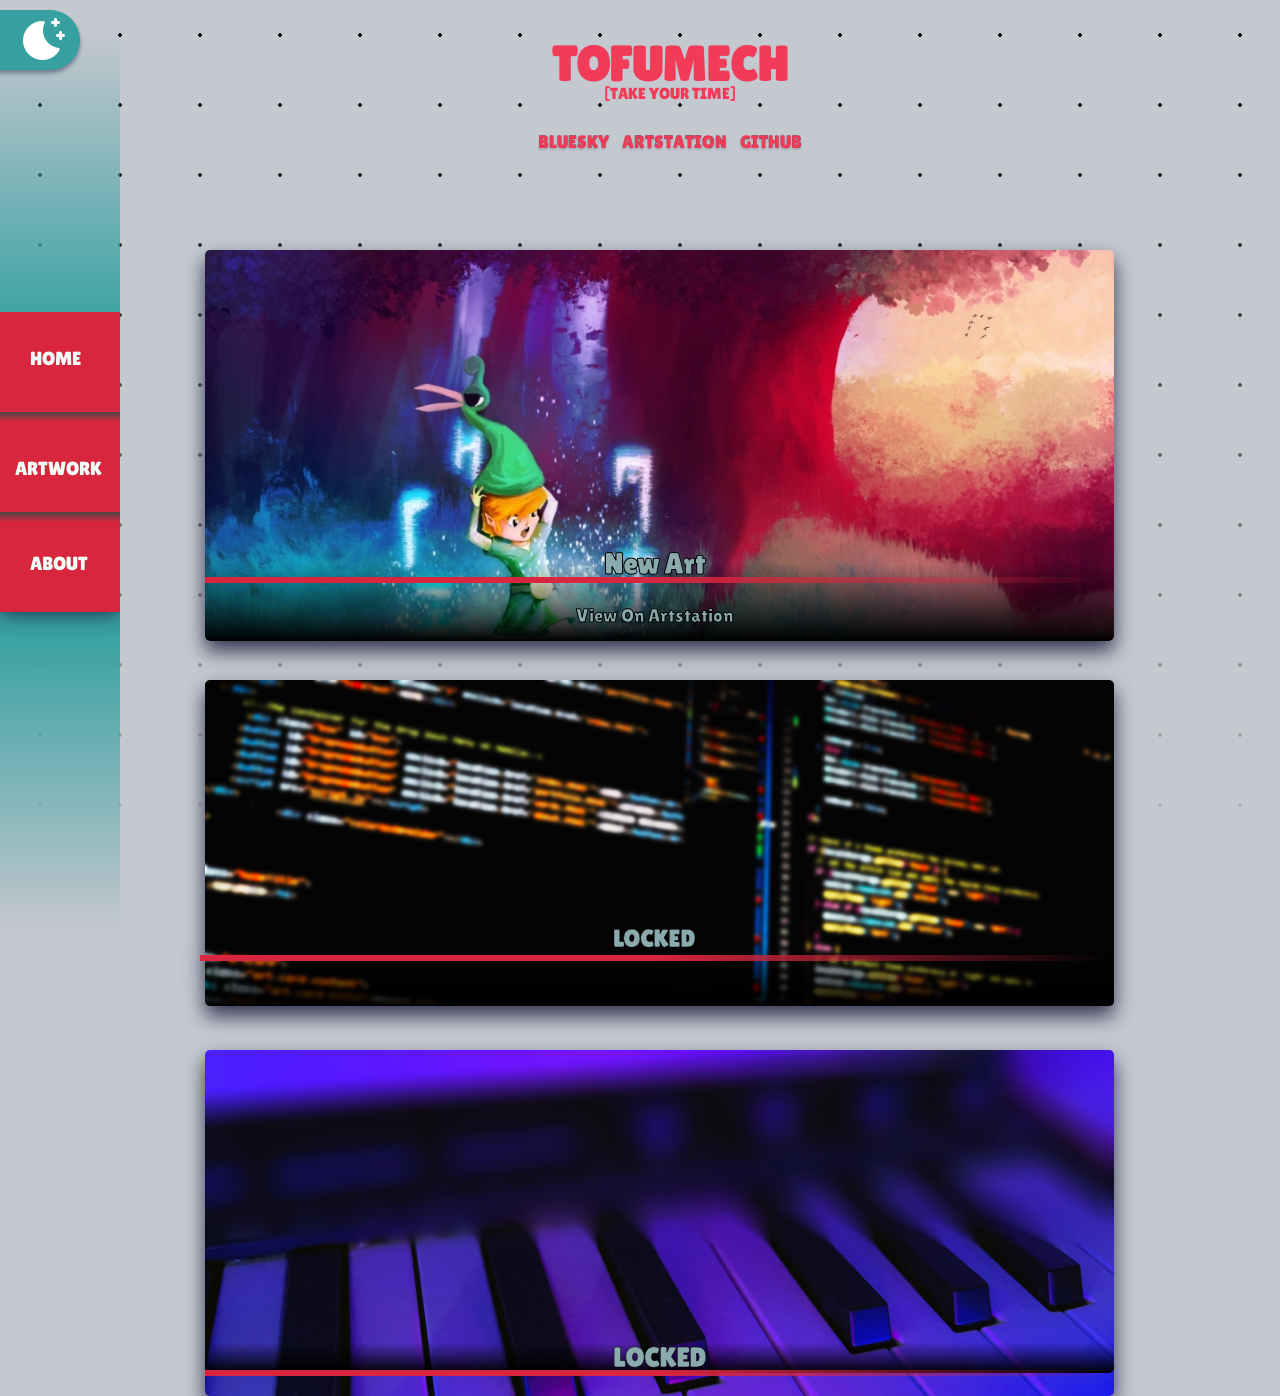
==== commit 2029aaa8: "1.6.3" ====
--- a/index.html
+++ b/index.html
@@ -209,7 +209,7 @@
         </div>
 
         
-        <div class="blogCard" onclick="location.href='words.html'">
+        <div class="blogCard">
             <div class="blog-card-content">
                 <h2 class="blog-card-title">LOCKED</h2>
                 <p class="blog-card-body"></p>
@@ -220,7 +220,6 @@
             .blogCard {
                 position: absolute;
                 background-image: url(images/navImages/words.jpg);
-                cursor: pointer;
                 background-size: cover;
                 top: 680px;
                 width: 71%;
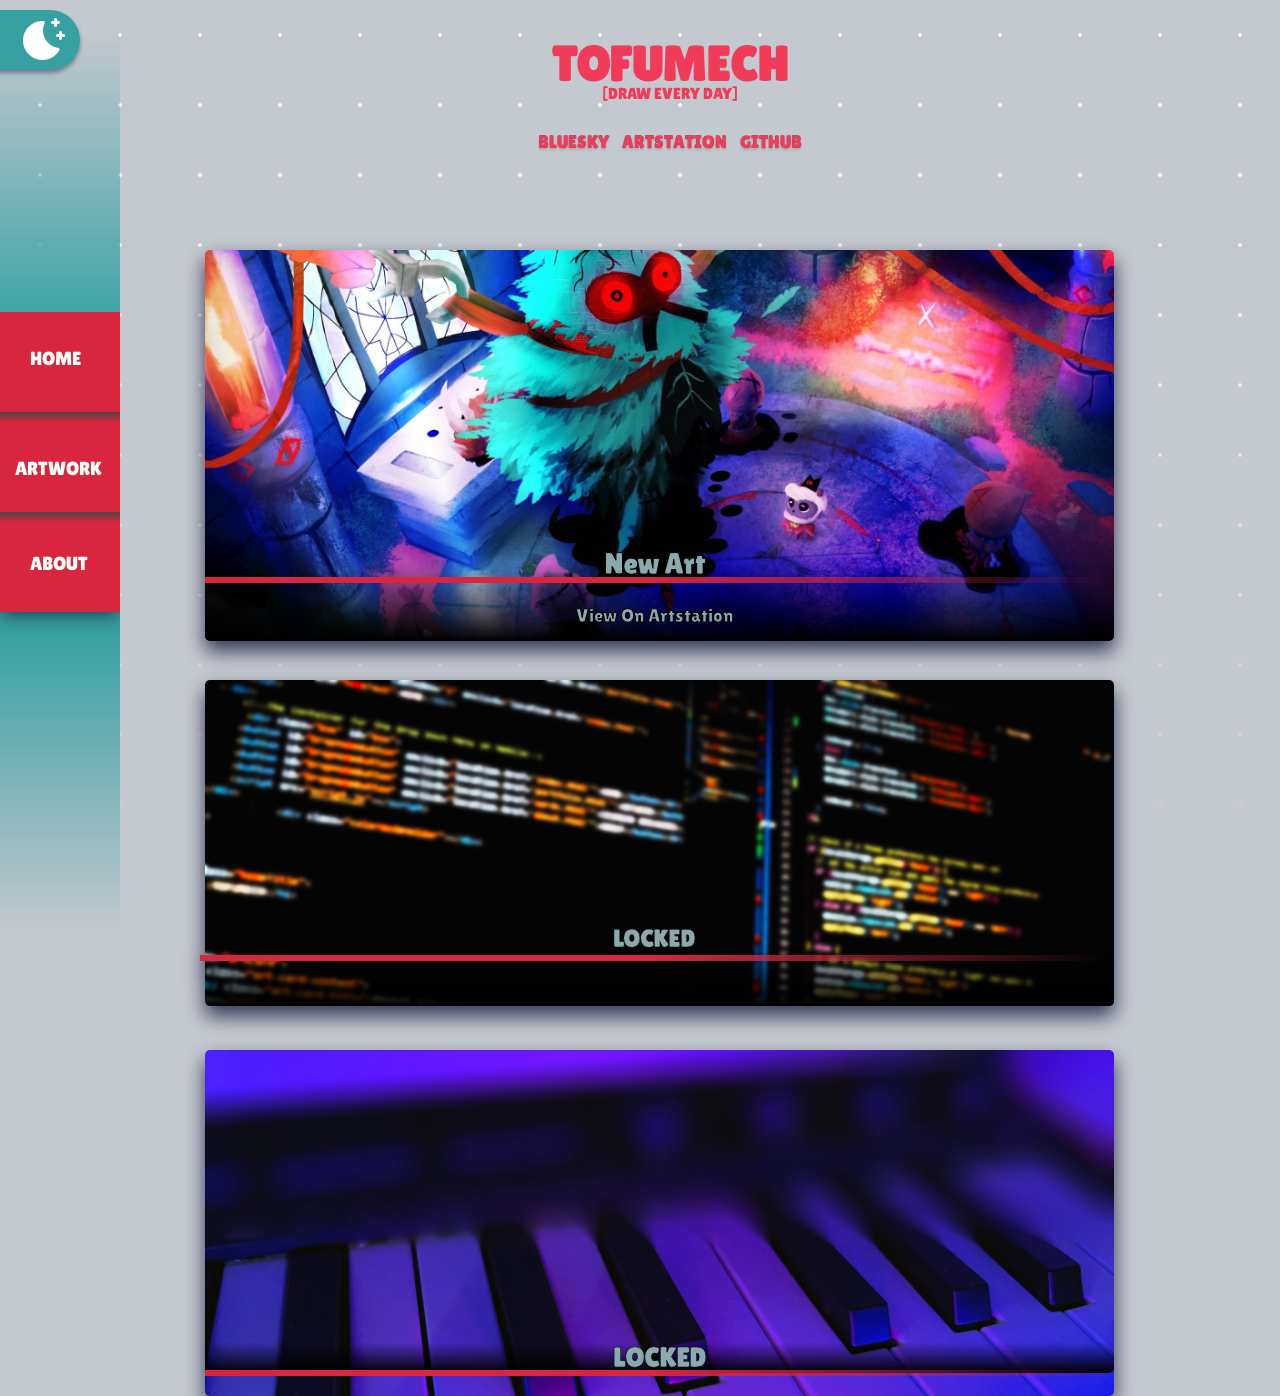
==== commit 210ba955: "art" ====
--- a/index.html
+++ b/index.html
@@ -73,12 +73,12 @@
     <div class="halftone"></div>
     <main>
 
-        <div class="artCard" onclick="location.href='https://www.artstation.com/artwork/Ry0BNW'" >
+        <div class="artCard" onclick="location.href='https://www.artstation.com/artwork/PXx54n'" >
             <div class="artcardImage"></div>
             <div class="art-card-content">
                 <h2 class="art-card-title">New Art</h2>
                 <p class="art-card-body"></p>
-                <a id="artlink" href="#" onclick="location.href='https://www.artstation.com/artwork/Ry0BNW'" class="button">View On Artstation </a>
+                <a id="artlink" href="#" onclick="location.href='https://www.artstation.com/artwork/PXx54n'" class="button">View On Artstation </a>
 
                 <style>
 
@@ -104,7 +104,7 @@
                             border-radius: 5px;
                             filter: drop-shadow(0 10px 10px #131736d3);
                             cursor: pointer;
-                            background-image: url(images/44.jpg);
+                            background-image: url(images/45.jpg);
                             background-repeat: no-repeat;
                             background-position: 50%;
                             background-size: cover;
--- a/style.css
+++ b/style.css
@@ -29,7 +29,7 @@
     position: absolute;
     inset: 0;
     background-image: radial-gradient(circle at center,
-            rgb(0, 0, 0) var(--dotSize),
+            rgb(255, 255, 255) var(--dotSize),
             transparent 0);
     background-size: 80px 70px;
     background-position: 0 0, 0.65em 0.65em;
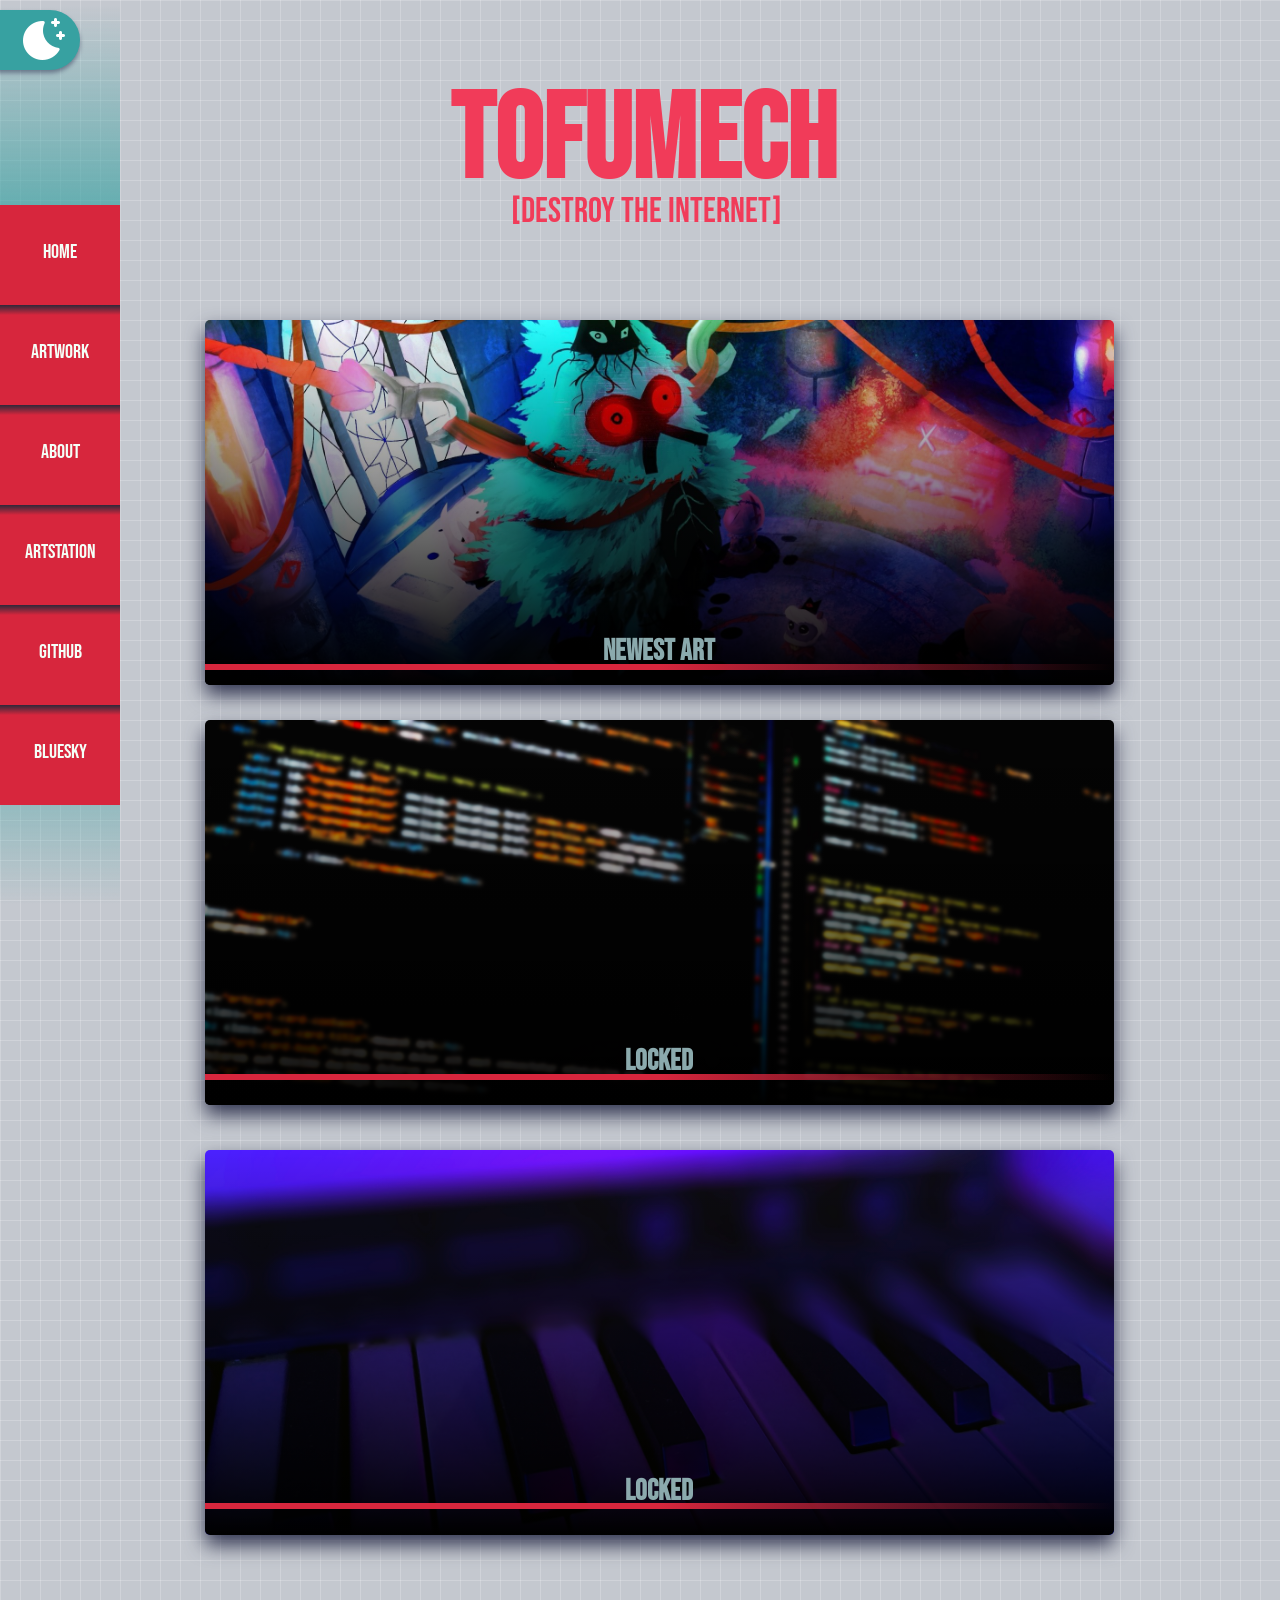
==== commit d8e11021: "UI uverhaul Over the course of this project I've moved css elements all over the place, and I will c" ====
--- a/index.html
+++ b/index.html
@@ -1,315 +1,379 @@
 <!DOCTYPE html>
-<html>
+<html lang="en">
+
 <head>
-    <title>TofuMech</title>
     <link rel="stylesheet" href="style.css">
-    <meta charset="UTF-8">
+    <meta charset="utf-8">
+    <meta name="viewport" content="width=device-width, initial-scale=1,maximum-scale=1">
+    <title>TOFUMECH</title>
+    <link rel="icon" href="tofuicon.png">
     <meta name="description" content="Artist and Tech Guy">
-    <meta name="viewport" content="width=device-width, intial-scale=1">
-    <link rel="icon" href="tofuicon.png">
+    <link rel="preconnect" href="https://fonts.googleapis.com">
+    <link rel="preconnect" href="https://fonts.gstatic.com" crossorigin>
+    <link href="https://fonts.googleapis.com/css2?family=Bebas+Neue&display=swap" rel="stylesheet">
+
+    <script>
+        function displayRandomText() {
+            var quotes = [
+                "[TAKE YOUR TIME]",
+                "[LOADING..]",
+                "[DRINK WATER]",
+                "[CLEAN YOUR SCREEN]",
+                "[DESTROY THE INTERNET]",
+                "[I GET NO KICK FROM CHAMPAGNE]"
+            ];
+            var randomIndex = Math.floor(Math.random() * quotes.length);
+            document.getElementById("randomText").innerHTML = quotes[randomIndex];
+        }
+    </script>
+
+    <style>
+  
+   
+        
+        .homeTitle {
+            background-color: rgba(0, 17, 255, 0);
+            width: 100px;
+            height: 120px;
+            position: absolute;
+            left: 50%;
+            top: 30px;
+            transform: translate(-50%, -50%);
+        }
+
+        h1 {
+            position: relative;
+            color: rgb(241, 59, 89);
+            text-align: center;
+            font-size: 120px;
+            font-family: "Bebas Neue", sans-serif;
+            font-style: normal;
+            right: 140px;
+        }
+
+        #randomText {
+            color: rgb(241, 59, 89);
+            position: relative;
+            font-size: 30px;
+            text-align: center;
+            top: 185px;
+            font-size: 35px;
+            font-family: "Bebas Neue", sans-serif;
+            font-style: normal;
+            left: 6px;
+        }
+
+        
+        @media screen and (max-width: 1200px) {
+            #randomText {
+                color: rgb(241, 59, 89);
+                position: relative;
+                font-size: 30px;
+                text-align: center;
+                top: 130px;
+                font-size: 35px;
+                font-family: "Bebas Neue", sans-serif;
+                font-style: normal;
+            }
+        }
+    </style>
 </head>
-<header>
-    
-    <nav>
-        <script src="script.js"></script>
-        <img id="moon" src="images/navImages/moon.png">
-        <img id="sun" src="images/navImages/sun.png">
-        <div class="navBar">
-            <!--For Mobile, the three lines on the top that animate when interacted with-->
-            <button id="DropDownMenu">
-                <div class="bar1"></div>
-                <div class="bar2" id="bar2"></div>
-                <div class="bar3" id="bar3"></div>
-            </button>
-
-            <!--Desktop button navigation-->
-            <div class="aboutButton" tabindex="5" onclick="location.href='about.html'">
-                <div class="aboutText">ABOUT</div>
-            </div>
-            <div class="wordButton" tabindex="4" onclick="location.href='words.html'">
-                <div class="wordText"></div>
-            </div>
-           
-            <div class="artworkButton" tabindex="2"  onclick="location.href='portfolio.html'">
-                <div class="artText">ARTWORK</div>
-            </div>
-            <div class="homeButton" tabindex="1" onclick="location.href='index.html'">
-                <div class="homeText">HOME</div>
-            </div>
+
+<body onload="displayRandomText()">
+        <div class="halftone"></div>
+
+        <style>
+            .halftone {
+            width: 1%;
+            height: 1%;
+            background:
+                radial-gradient(circle at 16.67% 16.67%, #000 0%, rgba(0, 0, 0, 0) 16.68%),
+                radial-gradient(circle at 50% 16.67%, #000 0%, rgba(0, 0, 0, 0) 16.68%),
+                radial-gradient(circle at 83.33% 16.67%, #000 0%, rgba(0, 0, 0, 0) 16.68%),
+                radial-gradient(circle at 16.67% 50%, #000 0%, rgba(0, 0, 0, 0) 16.68%),
+                radial-gradient(circle at 50% 50%, #000 0%, rgba(0, 0, 0, 0) 16.68%),
+                radial-gradient(circle at 83.33% 50%, #000 0%, rgba(0, 0, 0, 0) 16.68%),
+                radial-gradient(circle at 16.67% 83.33%, #000 0%, rgba(0, 0, 0, 0) 16.68%),
+                radial-gradient(circle at 50% 83.33%, #000 0%, rgba(0, 0, 0, 0) 16.68%),
+                radial-gradient(circle at 83.33% 83.33%, #000 0%, rgba(0, 0, 0, 0) 16.68%);
+            background-size: 3px 3px;
+            background-repeat: repeat;
+        }
+        </style>
+
+
+    <header>
+        <nav>
+            <script src="script.js"></script>
+            <img id="moon" src="images/navImages/moon.png">
+            <img id="sun" src="images/navImages/sun.png">
+            <div class="navBar">
+                <button id="DropDownMenu">
+                    <div class="bar1"></div>
+                    <div class="bar2" id="bar2"></div>
+                    <div class="bar3" id="bar3"></div>
+                </button>
+                <div class="artstationButton" tabindex="6" onclick="location.href='https://www.artstation.com/tofumech'">
+                    <div class="buttonText">ARTSTATION</div>
+                </div>
+                <div class="githubButton" tabindex="5" onclick="location.href='https://github.com/TofuMech'">
+                    <div class="buttonText">GITHUB</div>
+                </div>
+                <div class="blueskyButton" tabindex="4" onclick="location.href='https://bsky.app/profile/tofumech.bsky.social'">
+                    <div class="buttonText">BLUESKY</div>
+                </div>
+                <div class="aboutButton" tabindex="3" onclick="location.href='about.html'">
+                    <div class="buttonText">ABOUT</div>
+                </div>
+                <div class="artworkButton" tabindex="2" onclick="location.href='portfolio.html'">
+                    <div class="buttonText">ARTWORK</div>
+                </div>
+                <div class="homeButton" tabindex="1" onclick="location.href='index.html'">
+                    <div class="buttonText">HOME</div>
+                </div>
+            </div>
+            <div class="box" id="box">
+                <button id="DropHomeButton" onclick="location.href='index.html'">HOME</button><br>
+                <button id="DropHomeButton" onclick="location.href='portfolio.html'">ARTWORK</button><br>
+                <button id="DropHomeButton" onclick="location.href='about.html'">ABOUT</button><br>
+                <button id="DropHomeButton"
+                    onclick="location.href='https://bsky.app/profile/tofumech.bsky.social'">BLUESKY</button><br>
+                <button id="DropHomeButton"
+                    onclick="location.href='https://www.artstation.com/tofumech'">ARTSTATION</button><br>
+                <button id="DropHomeButton" onclick="location.href='https://github.com/TofuMech'">GITHUB</button><br>
+                <script src="script.js"></script>
+            </div>
+            <div class="colormodeHolder"></div>
+        </nav>
+
+        <!-- section for the socialmedialinks, and top header-->
+        <section>
+            <div class="homeTitle">
+                <h1>TOFUMECH</h1>
+            </div>
+            <div id="randomText"></div>
+        </section>
+    </header>
+    <main>
+        <div class="artCard" onclick="location.href='https://www.artstation.com/artwork/PXx54n'">
+            <div class="art-card-gradient">
+                <h2 class="art-card-title">NEWEST ART</h2>
+                <a id="artlink" href="#" onclick="location.href='https://www.artstation.com/artwork/PXx54n'"
+                    class="button"></a>
+            </div>
+            <style>
+                .artCard {
+                    overflow: hidden;
+                    position: absolute;
+                    top: 320px;
+                    color: var(--text-color);
+                    width: 71%;
+                    padding-top: 19em;
+                    right: 13%;
+                    text-align: center;
+                    z-index: -3;
+                    border-radius: 5px;
+                    filter: drop-shadow(0 10px 10px #131736d3);
+                    cursor: pointer;
+                    background-image: url(images/45.jpg);
+                    background-repeat: no-repeat;
+                    background-size: cover;
+                    font-family: "Bebas Neue", sans-serif;
+                    font-style: normal;
+                    font-size: larger;
+                }
+
+                .art-card-gradient {
+                    background-image: linear-gradient(to bottom, rgba(255, 0, 0, 0), rgb(0, 0, 0));
+                    position: absolute;
+                    width: 100%;
+                    height: 100%;
+                    top: 0;
+                    left: 0;
+                }
+
+                .art-card-title {
+                    position: relative;
+                    top: 290px;
+                }
+
+                .art-card-title::after {
+                    content: "";
+                    position: absolute;
+                    height: 6px;
+                    left: 0px;
+                    top: 30px;
+                    width: 100%;
+                    background: linear-gradient(to left, #33333300, var(--button-colorOne) 50%);
+                }
+            </style>
         </div>
 
-            <!--The Container for the Drop Down Menu on Mobile-->
-             <div class="box" id="box"> 
-            <button id="DropHomeButton" onclick="location.href='index.html'">HOME</button><br>
-            <button id="DropHomeButton" onclick="location.href='portfolio.html'">ARTWORK</button><br>
-            <button id="DropHomeButton" onclick="location.href='about.html'">ABOUT</button><br>
-            <!--<button id="DropHomeButton" onclick="location.href='words.html'"></button><br>-->
-            <script src="script.js"></script>
+        <div class="blogCard">
+            <div class="blog-card-gradient">
+                <h2 class="blog-card-title">LOCKED</h2>
+                <p class="blog-card-body"></p>
+                <a href="#" onclick="location.href='####'" class="button"></a>
+            </div>
+            <style>
+                .blogCard {
+                    overflow: hidden;
+                    position: absolute;
+                    height: 20px;
+                    top: 720px;
+                    color: var(--text-color);
+                    width: 71%;
+                    padding-top: 19em;
+                    right: 13%;
+                    text-align: center;
+                    z-index: -3;
+                    border-radius: 5px;
+                    filter: drop-shadow(0 10px 10px #131736d3);
+                    background-image: url(images/navImages/words.jpg);
+                    background-repeat: no-repeat;
+                    background-size: cover;
+                    font-family: "Bebas Neue", sans-serif;
+                    font-style: normal;
+                    font-size: larger;
+                }
+
+                .blog-card-gradient {
+                    background-image: linear-gradient(to bottom, rgba(255, 0, 0, 0), rgb(0, 0, 0));
+                    position: absolute;
+                    width: 100%;
+                    height: 100%;
+                    top: 0;
+                    left: 0;
+                }
+
+                .blog-card-title {
+                    position: relative;
+                    top: 300px;
+                }
+
+                .blog-card-title::after {
+                    content: "";
+                    position: absolute;
+                    height: 6px;
+                    left: 0px;
+                    top: 30px;
+                    width: 100%;
+                    background: linear-gradient(to left, #33333300, var(--button-colorOne) 50%);
+                }
+
+                #bloglink {
+                    position: relative;
+                    bottom: 15px;
+                }
+
+                .blogCard:hover {
+                    animation: shake 0.5s;
+                    animation-iteration-count: 2s;
+                }
+
+                @keyframes shake {
+                    0% {
+                        transform: translate(1px, 1px) rotate(0deg);
+                    }
+
+                    10% {
+                        transform: translate(-1px, -2px) rotate(-1deg);
+                    }
+
+                    20% {
+                        transform: translate(-3px, 0px) rotate(1deg);
+                    }
+                }
+            </style>
         </div>
-        <div class="colormodeHolder"></div>
-    </nav>
-    <div class="homeTitle">
-        <h1>TOFUMECH</h1>
-        <div class="hometitleTagline" id="hometitleTagline">
-            <body onload="displayRandomText()"></body>
-    </div>
-
-    <div class="socialmediaLinks">
-        <p>
-            <a href="https://bsky.app/profile/tofumech.bsky.social">BLUESKY</a>
-            <a href="https://www.artstation.com/tofumech">ARTSTATION</a>
-            <a href="https://github.com/TofuMech">GITHUB</a>
-            <style>
-                a {
-                position: relative;
-                padding-right: 10px;
-                text-decoration: none;
-                color: inherit;
-                }
-            </style>
-        </p>
-</header>
-<body>
-    <div class="halftone"></div>
-    <main>
-
-        <div class="artCard" onclick="location.href='https://www.artstation.com/artwork/PXx54n'" >
-            <div class="artcardImage"></div>
-            <div class="art-card-content">
-                <h2 class="art-card-title">New Art</h2>
-                <p class="art-card-body"></p>
-                <a id="artlink" href="#" onclick="location.href='https://www.artstation.com/artwork/PXx54n'" class="button">View On Artstation </a>
-
-                <style>
-
-                    #artlink {
-                        position: relative;
-                        bottom: 15px;
-                        -webkit-text-stroke: 1px rgb(0, 0, 0);
-
-                    }
-                        .artCard {
-                            overflow: hidden;
-                            position: absolute;
-                            top: 250px;
-                            color:var(--text-color);
-                            width: 71%;
-                            padding-top: 15em;
-                            right: 13%;
-                            font-family: 'Big Shoulders Display', cursive;
-                            font-family: 'Lilita One', cursive;
-                            font-size: larger;
-                            text-align: center;
-                            z-index: -3;
-                            border-radius: 5px;
-                            filter: drop-shadow(0 10px 10px #131736d3);
-                            cursor: pointer;
-                            background-image: url(images/45.jpg);
-                            background-repeat: no-repeat;
-                            background-position: 50%;
-                            background-size: cover;
-                            -webkit-text-stroke: 1px rgb(0, 0, 0);
-                            
-            }
-        
-           
-            .art-card-content {
-                
-                padding: var(--padding);
-                border-radius: 5px;
-                background: linear-gradient(hsla(0, 0%, 0%, 0),
-                        hsla(0, 0%, 0%, 0) 1%,
-                        hsl(0 0% 0% / 1));
-            }
-        
-            .art-card-title {
-                position: relative;
-                bottom: 15px;
-                right: 5px;
-            }
-        
-            .art-card-title::after {
-                content: "";
-                position: absolute;
-                height: 6px;
-                left: 0px;
-                top: 30px;
-                width: 100%;
-                background: linear-gradient(to left, #33333300, var(--button-colorOne) 50%);
-            }
-            </style>
-
-            </div>
-        </div>
-
-
-            <div class="musicCard">
-                <div class="music-card-content">
-                        <h2 class="music-card-title">LOCKED</h2>
-                        <p class="music-card-body"></p>
-                </div>
+
+        <div class="musicCard">
+            <div class="music-card-gradient">
+                <h2 class="music-card-title">LOCKED</h2>
+                <p class="music-card-body"></p>
+                <a href="#"></a>
+            </div>
             <style>
                 .musicCard {
-                position: absolute;
-                background-image: url(images/navImages/piano.jpg);
-                background-size: cover;
-                top: 1050px;
-                width: 71%;
-                padding-top: 15em;
-                right: 13%;
-                color:var(--text-color);
-                font-family: 'Big Shoulders Display', cursive;
-                font-family: 'Lilita One', cursive;
-                font-size: large;
-                text-align: center;
-                z-index: -3;
-                border-radius: 5px;
-                filter: drop-shadow(0 10px 10px #131736d3);
-                -webkit-text-stroke: 0.5px rgb(0, 0, 0);
-
-                
-            }
-
-            .musicCard:hover {
-                animation: shake 0.5s;
-                animation-iteration-count: 2s;
-            }
-
-            @keyframes shake {
-                0% { transform: translate(1px, 1px) rotate(0deg); }
-                10% { transform: translate(-1px, -2px) rotate(-1deg); }
-                20% { transform: translate(-3px, 0px) rotate(1deg); }
-                            }
-        
-            .music-card-content {
-                padding: var(--padding);
-                border-radius: 5px;
-                background: linear-gradient(hsla(0, 0%, 0%, 0),
-                        hsla(0, 0%, 0%, 0) 1%,
-                        hsl(0 0% 0% / 1));
-        
-            }
-        
-            .music-card-title {
-                position: relative;
-        
-            }
-        
-            .music-card-title::after {
-                content: "";
-                position: absolute;
-                height: 6px;
-                left: 0px;
-                top: 28px;
-                width: 100%;
-                background: linear-gradient(to left, #33333300, var(--button-colorOne) 50%);
-        
-            }
+                    overflow: hidden;
+                    position: absolute;
+                    height: 20px;
+                    top: 1150px;
+                    color: var(--text-color);
+                    width: 71%;
+                    padding-top: 19em;
+                    right: 13%;
+                    text-align: center;
+                    z-index: -3;
+                    border-radius: 5px;
+                    filter: drop-shadow(0 10px 10px #131736d3);
+                    background-image: url(images/navImages/piano.jpg);
+                    background-repeat: no-repeat;
+                    background-size: cover;
+                    font-family: "Bebas Neue", sans-serif;
+                    font-style: normal;
+                    font-size: larger;
+                }
+
+                .music-card-gradient {
+                    background-image: linear-gradient(to bottom, rgba(255, 0, 0, 0), rgb(0, 0, 0));
+                    position: absolute;
+                    width: 100%;
+                    height: 100%;
+                    top: 0;
+                    left: 0;
+                }
+
+                .musicCard:hover {
+                    animation: shake 0.5s;
+                    animation-iteration-count: 2s;
+                }
+
+                @keyframes shake {
+                    0% {
+                        transform: translate(1px, 1px) rotate(0deg);
+                    }
+
+                    10% {
+                        transform: translate(-1px, -2px) rotate(-1deg);
+                    }
+
+                    20% {
+                        transform: translate(-3px, 0px) rotate(1deg);
+                    }
+                }
+
+                .music-card-title {
+                    position: relative;
+                    top: 300px;
+                }
+
+                .music-card-title::after {
+                    content: "";
+                    position: absolute;
+                    height: 6px;
+                    left: 0px;
+                    bottom: -0px;
+                    width: 100%;
+                    background: linear-gradient(to left, #33333300, var(--button-colorOne) 50%);
+                }
             </style>
         </div>
-
-        
-        <div class="blogCard">
-            <div class="blog-card-content">
-                <h2 class="blog-card-title">LOCKED</h2>
-                <p class="blog-card-body"></p>
-                <a href="#" onclick="location.href='words.html'" class="button"><!--Game Engine Workshop/Yappin--></a>
-            </div>
-
-            <style>
-            .blogCard {
+    </main>
+    <footer>
+        <div class="block"></div>
+        <style>
+            .block {
                 position: absolute;
-                background-image: url(images/navImages/words.jpg);
-                background-size: cover;
-                top: 680px;
-                width: 71%;
-                padding-top: 15em;
-                right: 13%;
-                color:var(--text-color);
-                font-family: 'Big Shoulders Display', cursive;
-                font-family: 'Lilita One', cursive;
-                font-size: medium;
+                width: 100px;
+                height: 100px;
+                background-color: rgba(255, 0, 0, 0);
+                bottom: -700px;
+                justify-content: center;
                 text-align: center;
-                z-index: -3;
-                border-radius: 5px;
-                filter: drop-shadow(0 10px 10px #131736d3);
-                -webkit-text-stroke: 0.5px rgb(0, 0, 0);
-
-                
-
             }
-            .blogCard:hover {
-                animation: shake 0.5s;
-                animation-iteration-count: 2s;
-            }
-
-            @keyframes shake {
-                0% { transform: translate(1px, 1px) rotate(0deg); }
-                10% { transform: translate(-1px, -2px) rotate(-1deg); }
-                20% { transform: translate(-3px, 0px) rotate(1deg); }
-                            }
-
-            a {
-                -webkit-text-stroke-width: .1px;
-                -webkit-text-stroke-color: black;
-            }
-        
-        
-            .blog-card-content {
-                padding: var(--padding);
-                border-radius: 5px;
-                background: linear-gradient(hsla(0, 0%, 0%, 0),
-                        hsla(0, 0%, 0%, 0) 1%,
-                        hsl(0 0% 0% / 1));
-                        
-        
-            }
-        
-            .blog-card-title {
-                position: relative;
-                bottom: 15px;
-                right: 5px;
-                
-            }
-        
-            .blog-card-title::after {
-                content: "";
-                position: absolute;
-                height: 6px;
-                left: 0px;
-                top: 30px;
-                width: 100%;
-                background: linear-gradient(to left, #33333300, var(--button-colorOne) 50%);
-                
-            }
-            </style>
-        </div>
-        <style>
-            a {
-                text-decoration: none;
-        
-        
-            }
-        
-            a,
-            a :visited {
-                color: inherit;
-            }
-        
-            a:hover {
-                color: rgb(255, 253, 106);
-            }
-        
-            
-        
-            
-        
-            
         </style>
-        
-                
-        </div>
-
-    </main>
+    </footer>
 </body>
+
 </html>
--- a/style.css
+++ b/style.css
@@ -1,150 +1,110 @@
-@import url('https://fonts.googleapis.com/css2?family=Big+Shoulders+Display:wght@300&family=Lilita+One&display=swap');
-@import url('https://fonts.googleapis.com/css2?family=Barlow+Condensed:wght@600&display=swap');
+@import url('https://fonts.googleapis.com/css2?family=Bebas+Neue&display=swap');
+
 :root {
     /*These are defaults, javascript overrides the colors. These are a failsave if JS is disabled on browser*/
     --text-color: #1c3253;
     --button-text: #5a5a5a;
     --button-colorOne: #abcad1;
-    --button-colorTwo: #131736;
+    --button-colorTwo: #2e1717;
     --navbar-color: #81a0bd;
-    --background-color: #636363;
+    --background-color: #472424;
     --drop-menu-color: #ffffff;
-    transition: .8s;
 }
 
 body {
-    margin: 0;
-    padding: 0;
+    margin: 5px;
     background-color: var(--background-color);
-    }
-    
-.halftone {
-    --dotSize: 1.6px;
-
-}
-
-.halftone::after {
-    z-index: -5;
-    content: '';
-    position: absolute;
-    inset: 0;
-    background-image: radial-gradient(circle at center,
-            rgb(255, 255, 255) var(--dotSize),
-            transparent 0);
-    background-size: 80px 70px;
-    background-position: 0 0, 0.65em 0.65em;
-    mask-image: linear-gradient(rgb(0 0 0), var(--background-color));
-    -webkit-mask-image: linear-gradient(rgb(0 0 0), rgba(0, 0, 0, 0)); ;
-}
+    background-image:
+            linear-gradient(to right, #ffffff33 1px, transparent 1px),
+            linear-gradient(to bottom, #ffffff33 1px, transparent 1px);
+        background-size: 20px 20px;
+        /* Adjust the size of the lines */
+    }
+ 
+
+
+
 
 .navBar {
     position: fixed;
-    background: linear-gradient(rgba(255, 255, 255, 0), var(--navbar-color),var(--navbar-color),rgba(255, 255, 255, 0));
+    background: linear-gradient(rgba(255, 255, 255, 0), var(--navbar-color), var(--navbar-color), rgba(255, 255, 255, 0));
     width: 120px;
     height: 100%;
+    left: 0px;
     overflow: hidden;
     z-index: 0;
 }
+
+/*this is the upper left box that opens the menus for the different sections of the site on mobile*/ 
 #box {
-    background-color: rgba(255, 0, 0, 0);
-    position: absolute;
-    top: -999px;
-    z-index: -1;
-}
-
-.homeButton {
+display: none;
+}
+
+.homeButton,
+.artworkButton,
+.aboutButton,
+.artstationButton,
+.githubButton,
+.blueskyButton {
     width: 120px;
     height: 100px;
-    background: var(--button-colorOne);
     position: absolute;
-    left: 0px;
-    top: 280px;
     cursor: pointer;
     z-index: 1;
 }
-.homeText {
+
+.homeButton {
+    background: var(--button-colorOne);
+    left: 0px;
+    top: 200px;
+}
+
+.artworkButton {
+    background: linear-gradient(to top, var(--button-colorOne) 90%, var(--button-colorTwo) 100%);
+    left: 0px;
+    top: 300px;
+}
+
+.aboutButton {
+    background: linear-gradient(to top, var(--button-colorOne) 90%, var(--button-colorTwo) 100%);
+    left: 0px;
+    top: 400px;
+}
+.artstationButton {
+    background: linear-gradient(to top, var(--button-colorOne) 90%, var(--button-colorTwo) 100%);
+    left: 0px;
+    top: 500px;
+}
+
+.githubButton {
+    background: linear-gradient(to top, var(--button-colorOne) 90%, var(--button-colorTwo) 100%);
+    left: 0px;
+    top: 600px;
+}
+
+.blueskyButton {
+    background: linear-gradient(to top, var(--button-colorOne) 90%, var(--button-colorTwo) 100%);
+    left: 0px;
+    top: 700px;
+}
+
+.buttonText {
     color: var(--button-text);
-    position: absolute;
-    left: 30px;
-    top: 35px;
-    display: block;
-    font-family: 'Big Shoulders Display', cursive;
-        font-family: 'Lilita One', cursive;
-    font-size: larger;
-    
-}
-
-.artworkButton {
-    width: 120px;
-    height: 100px;
-    background: linear-gradient(to top, var(--button-colorOne) 90%, var(--button-colorTwo) 100%);
-    position: absolute;
-    left: 0px;
-    top: 380px;
-    cursor: pointer;
-    z-index: 1;
-}
-.artText {
-    color: var(--button-text);
-    position: absolute;
-    top: 45px;
-    left: 15px;
-    display: block;
-    font-family: 'Big Shoulders Display', cursive;
-        font-family: 'Lilita One', cursive;
-    font-size: larger;
-}
-
-
-/*
-.wordButton {
-    width: 120px;
-    height: 100px;
-    background: linear-gradient(to top, var(--button-colorOne) 90%, var(--button-colorTwo) 100%);
-    position: absolute;
-    left: 0px;
-    top: 480px;
-    cursor: pointer;
-    z-index: 1;
-}
-
-.wordText {
-    color: var(--button-text);
-    position: absolute;
-    top: 40px;
-    left: 25px;
-    display: block;
-    font-family: 'Big Shoulders Display', cursive;
-    font-family: 'Lilita One', cursive;
-    font-size: larger;
-}
-*/
-
-.aboutButton {
-    width: 120px;
-    height: 100px;
-    background: linear-gradient(to top, var(--button-colorOne) 90%, var(--button-colorTwo) 100%);    position: absolute;
-    left: 0px;
-    top: 480px;
-    cursor: pointer;
-    z-index: 1;
-    filter: drop-shadow(0 2px 10px  #131736d3);
-}
-.aboutText {
-    color: var(--button-text);
-    position: absolute;
-    top: 40px;
-    left: 30px;
-    display: block;
-    font-family: 'Big Shoulders Display', cursive;
-        font-family: 'Lilita One', cursive;
-    font-size: larger;
-}
-
+        position: absolute;
+        display: block;
+        text-align: center;
+        left: 50%;
+        transform: translateX(-50%);
+        top: 35px;
+        font-size: 20px;
+        font-family: "Bebas Neue", sans-serif;
+        font-style: normal;
+}
 
 #home-button {
     display: none;
 }
+
 .colormodeHolder {
     position: fixed;
     background-color: var(--navbar-color);
@@ -154,113 +114,59 @@
     border-radius: 30px;
     top: 10px;
     z-index: 1;
-        filter: drop-shadow(0 3px 2px #272c4e7a);
-}
-
-#sun {
+    filter: drop-shadow(0 3px 2px #272c4e7a);
+}
+
+#sun,
+#moon {
     position: fixed;
     top: 15px;
     left: 20px;
     cursor: pointer;
-    transition: transform 0.5s ease;
     z-index: 2;
 }
 
-#moon {
-    position: fixed;
-        top: 15px;
-        left: 20px;
-        cursor: pointer;
-        transition: transform 0.5s ease;
-        z-index: 2;
-}
-
-#moon.active {
-    display: none;    
-    opacity: 0;
-    transition: .5s;
-
-}
-
+#moon.active,
 #sun.active {
     display: none;
     opacity: 0;
-    transition: .5s;
-}
-
-.homeTitle {
-    position: relative;
-    color: rgb(241, 59, 89);
-    height: auto;
-    text-align: center;
-    padding-left: 2.5em;
-    top: 5px;
-    font-family: 'Big Shoulders Display', cursive;
-    font-family: 'Lilita One', cursive;
-    font-size: x-large;
-}
-#hometitleTagline {
-    position: relative;
-    color: rgb(241, 59, 89);
-    bottom: 40px;
-    font-family: 'Big Shoulders Display', cursive;
-    font-family: 'Lilita One', cursive;
-    font-size:medium;
-}
-
-
-
-
-.socialmediaLinks {
-    position: relative;
-        color: rgb(241, 59, 89);
-        height: auto;
-        bottom: 30px;
-        left: 5px;
-        text-align: center;
-        font-family: 'Big Shoulders Display', cursive;
-        font-family: 'Lilita One', cursive;
-        font-size: large;
-        filter: drop-shadow(0 2px 1px #1317362a);
-        word-spacing: 800%;
-    
-
-}
-
+    transition: 5s;
+}
+
+.homeButton:hover,
+.artworkButton:hover,
+.aboutButton:hover,
+.artstationButton:hover,
+.githubButton:hover,
+.blueskyButton:hover,
+.homeButton:active,
+.artworkButton:active,
+.aboutButton:active,
+.artstationButton:active,
+.githubButton:active,
+.blueskyButton:active {
+    filter: brightness(190%);
+}
 
 @media screen and (max-width: 1200px) {
 
+
+    body {
+            margin: 0px;
+            background-color: var(--background-color);
+        }
 
 
     .navBar {
         position: relative;
-        /*background: linear-gradient(rgba(255, 255, 255, 0), var(--navbar-color), var(--navbar-color), rgba(255, 255, 255, 0));*/
         background: linear-gradient(to right, var(--navbar-color), #33333300 50%, #eeeeee00 75%);
         width: 100%;
         overflow: hidden;
         height: 50px;
-        z-index: 3;
-    }
-         .homeTitle {
-             position: relative;
-             color: rgb(241, 59, 89);
-             height: auto;
-             text-align: center;
-             padding-left: 0.5em;
-             top: 10px;
-             font-family: 'Big Shoulders Display', cursive;
-             font-family: 'Lilita One', cursive;
-             font-size: x-large;
-         }
+        z-index: 3;    
+    }
+
     
-         #hometitleTagline {
-             position: relative;
-             color: rgb(241, 59, 89);
-             bottom: 40px;
-             font-family: 'Big Shoulders Display', cursive;
-             font-family: 'Lilita One', cursive;
-             font-size: medium;
-         }
 
     #box {
         position: absolute;
@@ -268,11 +174,11 @@
         height: 150px;
         top: 50px;
         left: -1000px;
-        transition: transform 0.5s ease-in-out;
+        transition: transform .7s ease;
         z-index: 5;
-    }
-
-    /*These are the hrefs attributes*/
+        display: block;
+    }
+
     #DropHomeButton {
         background: linear-gradient(to right, var(--navbar-color), #33333300 50%, #eeeeee00 75%);
         color: rgb(255, 255, 255);
@@ -280,10 +186,10 @@
         height: 80px;
         width: 50%;
         cursor: pointer;
-        font-family: 'Barlow Condensed', sans-serif;
-        font-size: larger;
-        text-align:start;
-        
+        text-align: start;
+        font-size: 24px;
+        font-family: "Bebas Neue", sans-serif;
+        font-style: normal;
     }
 
     .bar1 {
@@ -318,9 +224,7 @@
         transition: transform 0.5s ease-in-out;
     }
 
-    #DropHomeButton:hover {
-        background: linear-gradient(to right, var(--button-colorOne), #33333300 50%, #eeeeee00 75%);
-    }
+
 
     #DropDownMenu {
         width: 150px;
@@ -333,63 +237,36 @@
         cursor: pointer;
         border-color: rgb(101, 186, 255);
         z-index: -3;
-
-    }
-
-    .homeButton {
-        display: none;
-
-    }
-        .colormodeHolder {
-            display: none;
-        }
-
-    .artworkButton {
-
-        display: none;
-    }
-
-    .aboutButton {
-
-        display: none;
-    }
-
-    .crimsonbreakersButton {
-        display: none
-    }
-
+    }
+
+    .homeButton,
+    .artworkButton,
+    .aboutButton,
+    .crimsonbreakersButton,
     .shopButton {
         display: none;
     }
 
-    .crimsonbreakersText {
-        display: none
-    }
-
-        #moon,
-        #sun {
-            position: absolute;
-            top: 0;
-            left: 100px;
-            cursor: pointer;
-            transition: transform 0.5s ease;
-            z-index: 9;
-        }
-    
-        #moon.active {
-            transform: translateY(-50px);
-            opacity: 0;
-            transition: .5s;
-    
-        }
-    
-        #sun.active {
-            transform: translateY(-50px);
-            opacity: 0;
-            transition: .5s;
-        }
-
-  
-
-
+    .colormodeHolder {
+        display: none;
+    }
+
+    #moon,
+    #sun {
+        position: absolute;
+        top: 0;
+        left: 100px;
+        cursor: pointer;
+        z-index: 9;
+    }
+
+    #moon.active {
+        transform: translateY(-50px);
+        opacity: 0;
+    }
+
+    #sun.active {
+        transform: translateY(-50px);
+        opacity: 0;
+    }
 }
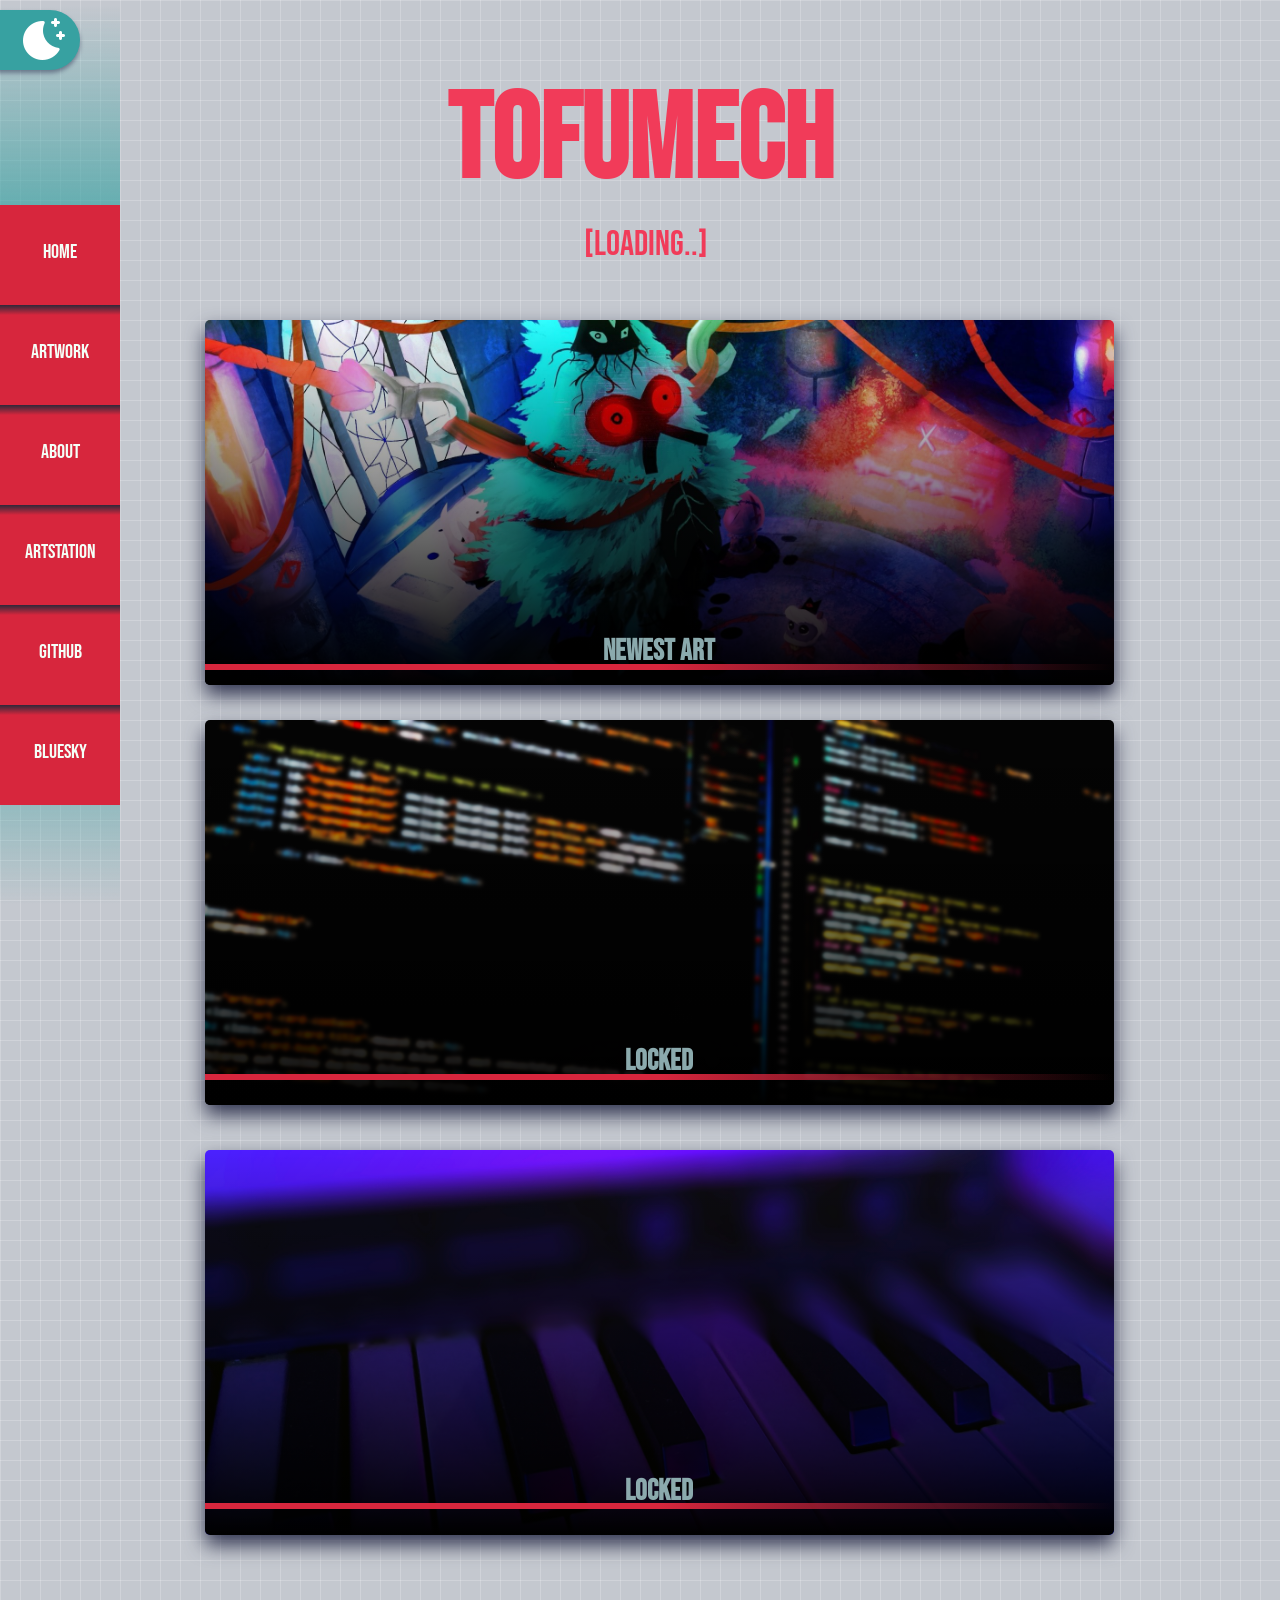
==== commit 60764e3d: "UI Overhaul Update -Fixed ugly gradient on portfolio and about screen (hopefully) -Fixed Alignment w" ====
--- a/index.html
+++ b/index.html
@@ -6,7 +6,7 @@
     <meta charset="utf-8">
     <meta name="viewport" content="width=device-width, initial-scale=1,maximum-scale=1">
     <title>TOFUMECH</title>
-    <link rel="icon" href="tofuicon.png">
+    <link rel="icon" href="images/navImages/tofuicon.png">
     <meta name="description" content="Artist and Tech Guy">
     <link rel="preconnect" href="https://fonts.googleapis.com">
     <link rel="preconnect" href="https://fonts.gstatic.com" crossorigin>
@@ -20,7 +20,8 @@
                 "[DRINK WATER]",
                 "[CLEAN YOUR SCREEN]",
                 "[DESTROY THE INTERNET]",
-                "[I GET NO KICK FROM CHAMPAGNE]"
+                "[I GET NO KICK FROM CHAMPAGNE]",
+                "[ADULT SWIM]"
             ];
             var randomIndex = Math.floor(Math.random() * quotes.length);
             document.getElementById("randomText").innerHTML = quotes[randomIndex];
@@ -28,12 +29,9 @@
     </script>
 
     <style>
-  
-   
-        
         .homeTitle {
             background-color: rgba(0, 17, 255, 0);
-            width: 100px;
+            width: 50%;
             height: 120px;
             position: absolute;
             left: 50%;
@@ -48,60 +46,68 @@
             font-size: 120px;
             font-family: "Bebas Neue", sans-serif;
             font-style: normal;
-            right: 140px;
         }
 
         #randomText {
             color: rgb(241, 59, 89);
             position: relative;
-            font-size: 30px;
+            font-size: 35px;
             text-align: center;
-            top: 185px;
-            font-size: 35px;
             font-family: "Bebas Neue", sans-serif;
             font-style: normal;
             left: 6px;
-        }
-
-        
+            bottom: 90px;
+            animation: pulsate 10s infinite;
+        }
+
+        @keyframes pulsate {
+            0% {
+                color: rgb(241, 59, 89);
+            }
+
+            50% {
+                color: rgb(88, 23, 34);
+            }
+
+            100% {
+                color: rgb(241, 59, 89);
+            }
+        }
+
         @media screen and (max-width: 1200px) {
+            .homeTitle {
+                background-color: rgba(0, 17, 255, 0);
+                width: 100%;
+                height: 120px;
+                position: absolute;
+                left: 50%;
+                top: 30px;
+                transform: translate(-50%, -50%);
+            }
+
+            h1 {
+                position: relative;
+                color: rgb(241, 59, 89);
+                justify-content: center;
+                font-size: 120px;
+                font-family: "Bebas Neue", sans-serif;
+                font-style: normal;
+            }
+
             #randomText {
                 color: rgb(241, 59, 89);
                 position: relative;
-                font-size: 30px;
+                font-size: 35px;
                 text-align: center;
-                top: 130px;
-                font-size: 35px;
                 font-family: "Bebas Neue", sans-serif;
                 font-style: normal;
+                left: 6px;
             }
         }
     </style>
 </head>
 
 <body onload="displayRandomText()">
-        <div class="halftone"></div>
-
-        <style>
-            .halftone {
-            width: 1%;
-            height: 1%;
-            background:
-                radial-gradient(circle at 16.67% 16.67%, #000 0%, rgba(0, 0, 0, 0) 16.68%),
-                radial-gradient(circle at 50% 16.67%, #000 0%, rgba(0, 0, 0, 0) 16.68%),
-                radial-gradient(circle at 83.33% 16.67%, #000 0%, rgba(0, 0, 0, 0) 16.68%),
-                radial-gradient(circle at 16.67% 50%, #000 0%, rgba(0, 0, 0, 0) 16.68%),
-                radial-gradient(circle at 50% 50%, #000 0%, rgba(0, 0, 0, 0) 16.68%),
-                radial-gradient(circle at 83.33% 50%, #000 0%, rgba(0, 0, 0, 0) 16.68%),
-                radial-gradient(circle at 16.67% 83.33%, #000 0%, rgba(0, 0, 0, 0) 16.68%),
-                radial-gradient(circle at 50% 83.33%, #000 0%, rgba(0, 0, 0, 0) 16.68%),
-                radial-gradient(circle at 83.33% 83.33%, #000 0%, rgba(0, 0, 0, 0) 16.68%);
-            background-size: 3px 3px;
-            background-repeat: repeat;
-        }
-        </style>
-
-
     <header>
         <nav>
             <script src="script.js"></script>
@@ -119,7 +125,8 @@
                 <div class="githubButton" tabindex="5" onclick="location.href='https://github.com/TofuMech'">
                     <div class="buttonText">GITHUB</div>
                 </div>
-                <div class="blueskyButton" tabindex="4" onclick="location.href='https://bsky.app/profile/tofumech.bsky.social'">
+                <div class="blueskyButton" tabindex="4"
+                    onclick="location.href='https://bsky.app/profile/tofumech.bsky.social'">
                     <div class="buttonText">BLUESKY</div>
                 </div>
                 <div class="aboutButton" tabindex="3" onclick="location.href='about.html'">
@@ -145,13 +152,13 @@
             </div>
             <div class="colormodeHolder"></div>
         </nav>
-
-        <!-- section for the socialmedialinks, and top header-->
+    
         <section>
             <div class="homeTitle">
                 <h1>TOFUMECH</h1>
-            </div>
-            <div id="randomText"></div>
+                <div id="randomText"></div>
+            </div>
+    
         </section>
     </header>
     <main>
--- a/style.css
+++ b/style.css
@@ -190,7 +190,12 @@
         font-size: 24px;
         font-family: "Bebas Neue", sans-serif;
         font-style: normal;
-    }
+        transition: filter 0.1s ease;
+    }
+
+        #DropHomeButton:hover {
+            filter: brightness(130%);
+        }
 
     .bar1 {
         position: absolute;
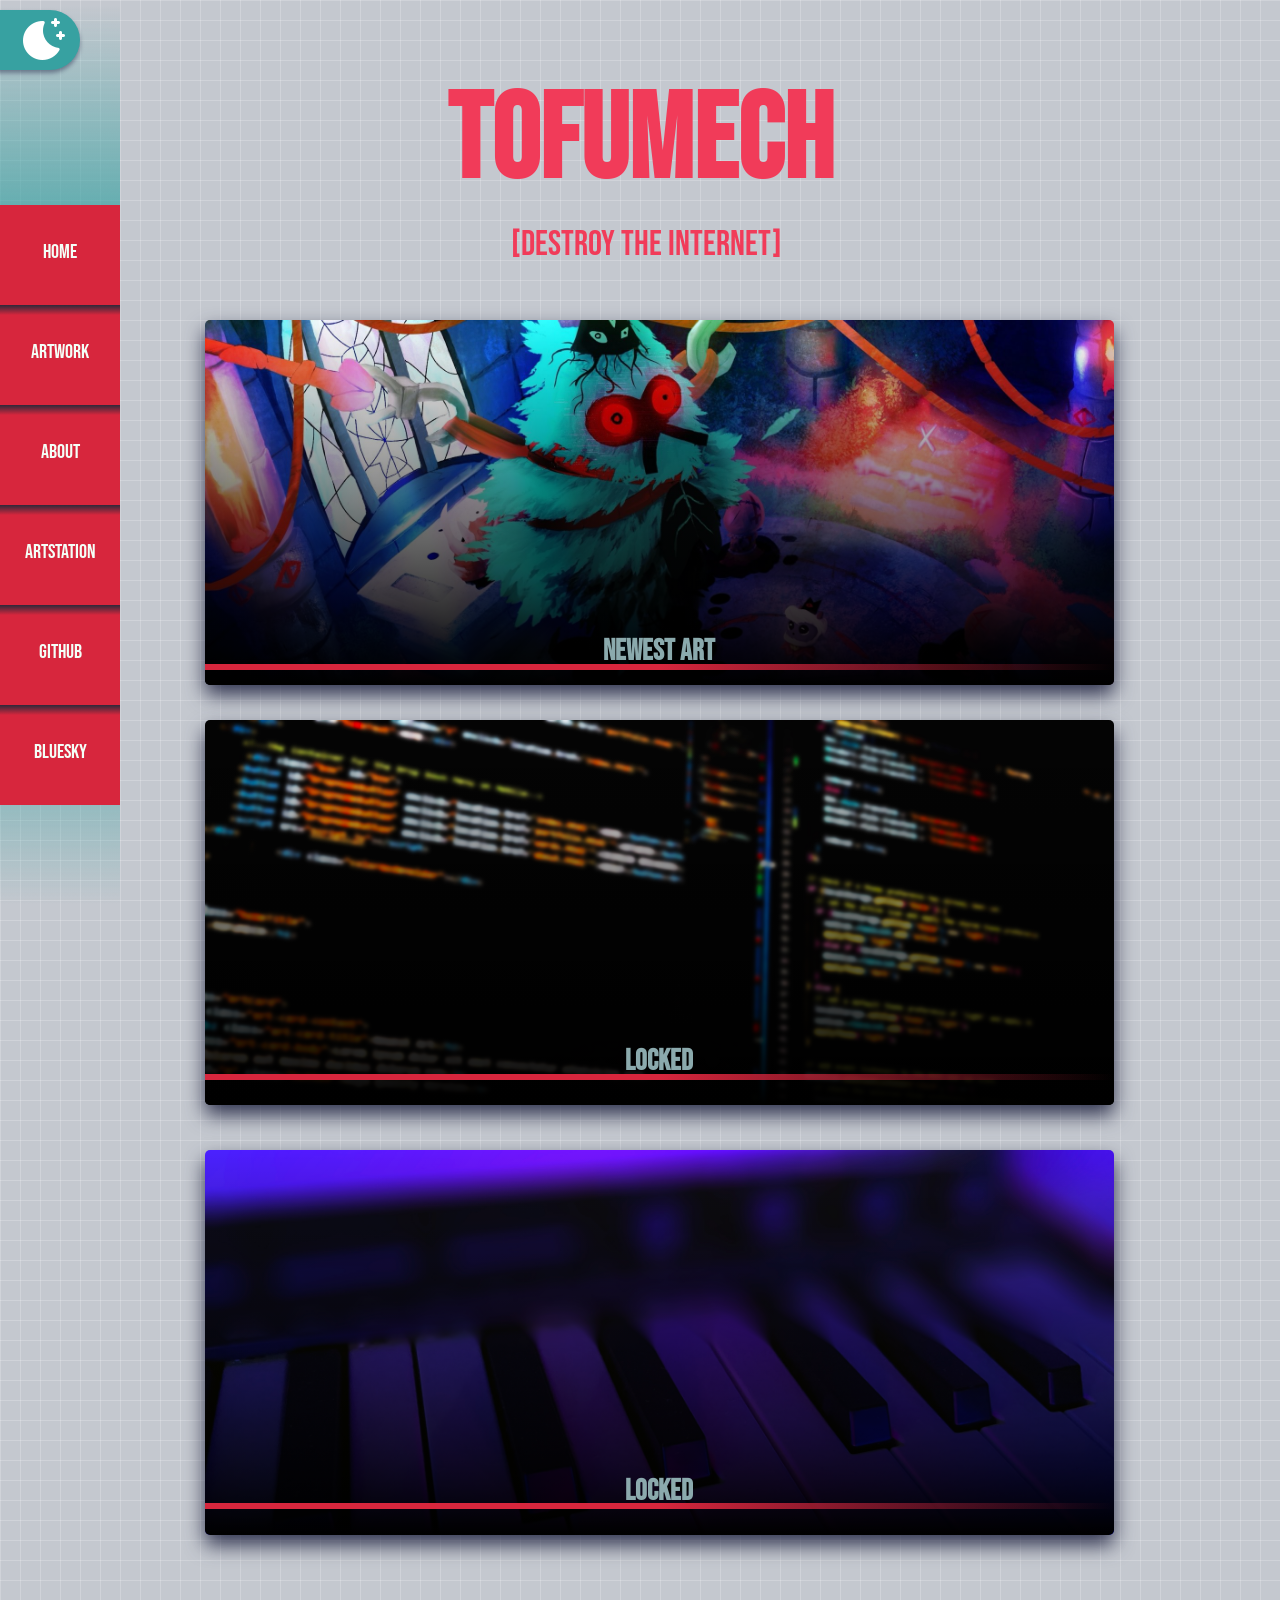
==== commit 8b22bbaa: "mobile text adjusting fixing mobile text centering for mobile, also removed the pulsating sub text" ====
--- a/index.html
+++ b/index.html
@@ -20,8 +20,8 @@
                 "[DRINK WATER]",
                 "[CLEAN YOUR SCREEN]",
                 "[DESTROY THE INTERNET]",
-                "[I GET NO KICK FROM CHAMPAGNE]",
-                "[ADULT SWIM]"
+                "[I GET NO KICK FROM CHAMPAGNE]"
+                
             ];
             var randomIndex = Math.floor(Math.random() * quotes.length);
             document.getElementById("randomText").innerHTML = quotes[randomIndex];
@@ -57,22 +57,9 @@
             font-style: normal;
             left: 6px;
             bottom: 90px;
-            animation: pulsate 10s infinite;
-        }
-
-        @keyframes pulsate {
-            0% {
-                color: rgb(241, 59, 89);
-            }
-
-            50% {
-                color: rgb(88, 23, 34);
-            }
-
-            100% {
-                color: rgb(241, 59, 89);
-            }
-        }
+        }
+
+      
 
         @media screen and (max-width: 1200px) {
             .homeTitle {
@@ -81,7 +68,7 @@
                 height: 120px;
                 position: absolute;
                 left: 50%;
-                top: 30px;
+                top: 100px;
                 transform: translate(-50%, -50%);
             }
 
@@ -89,7 +76,7 @@
                 position: relative;
                 color: rgb(241, 59, 89);
                 justify-content: center;
-                font-size: 120px;
+                font-size: 80px;
                 font-family: "Bebas Neue", sans-serif;
                 font-style: normal;
             }
